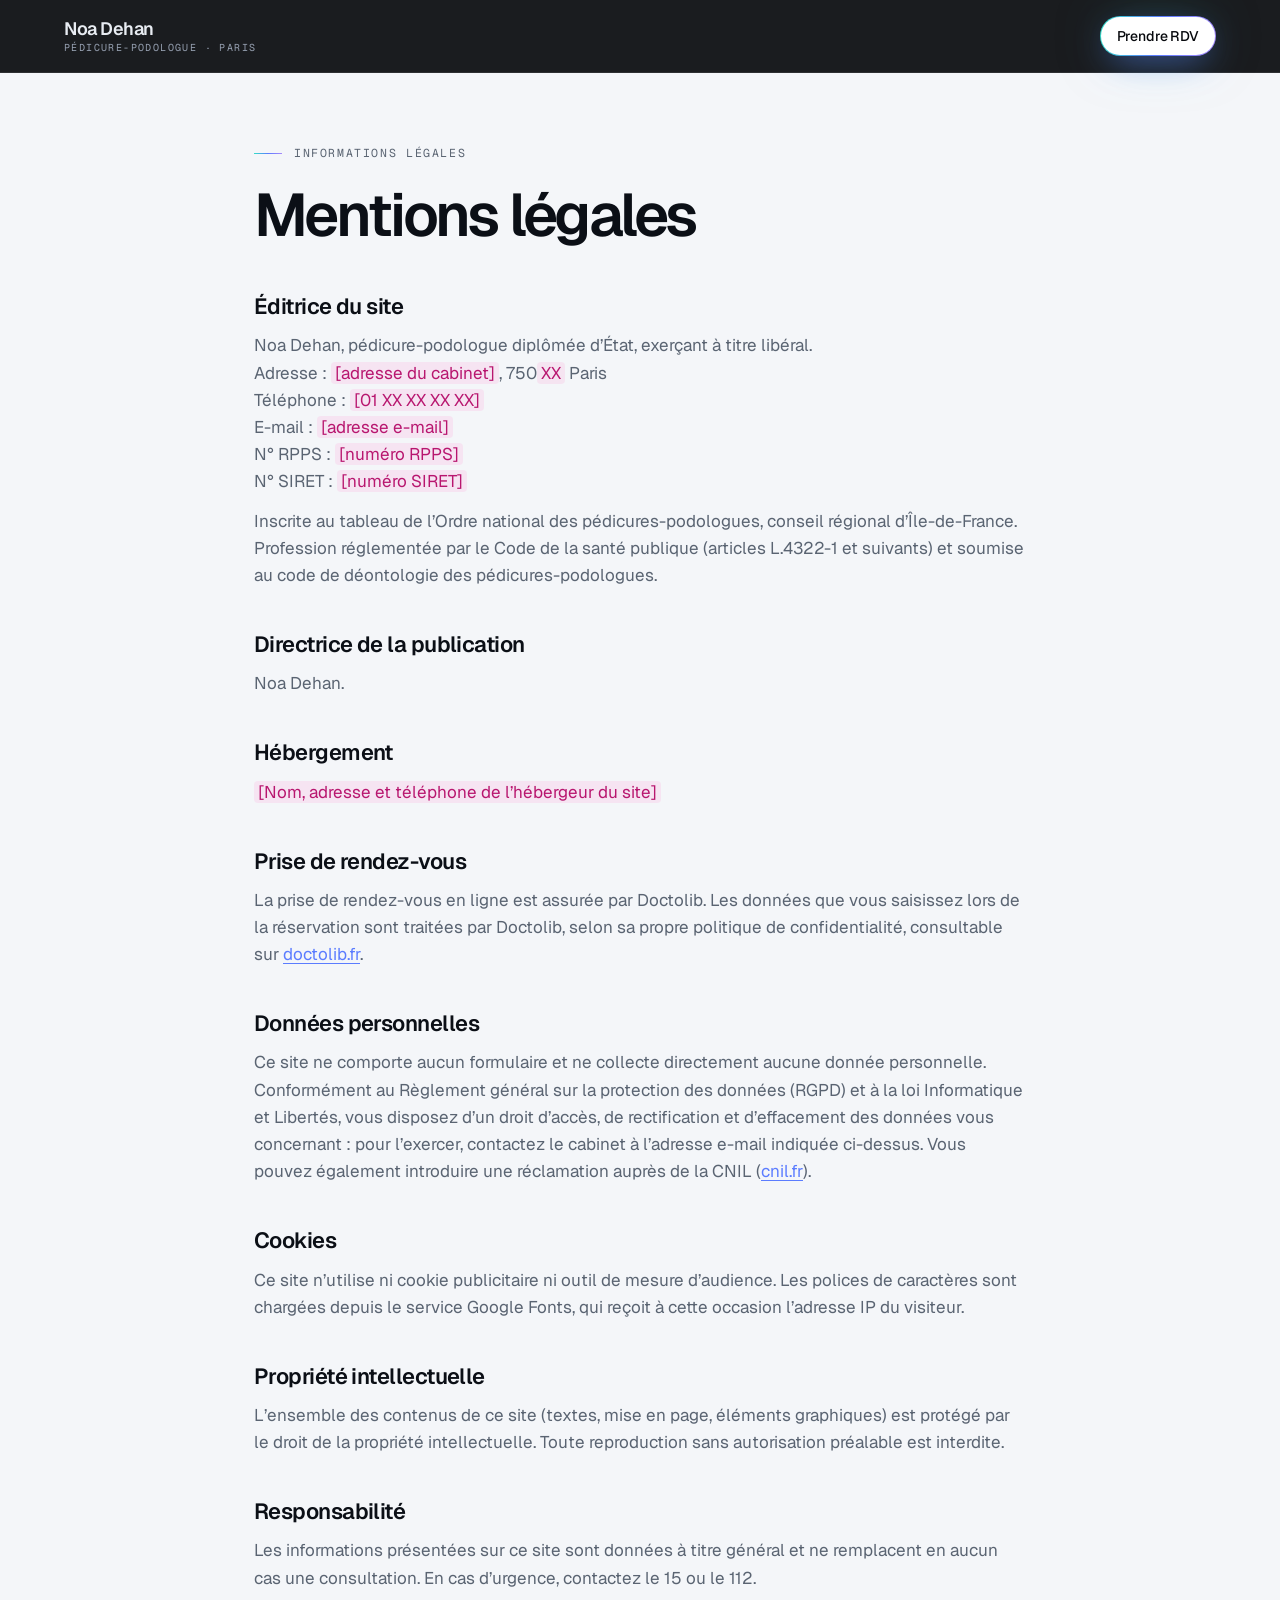
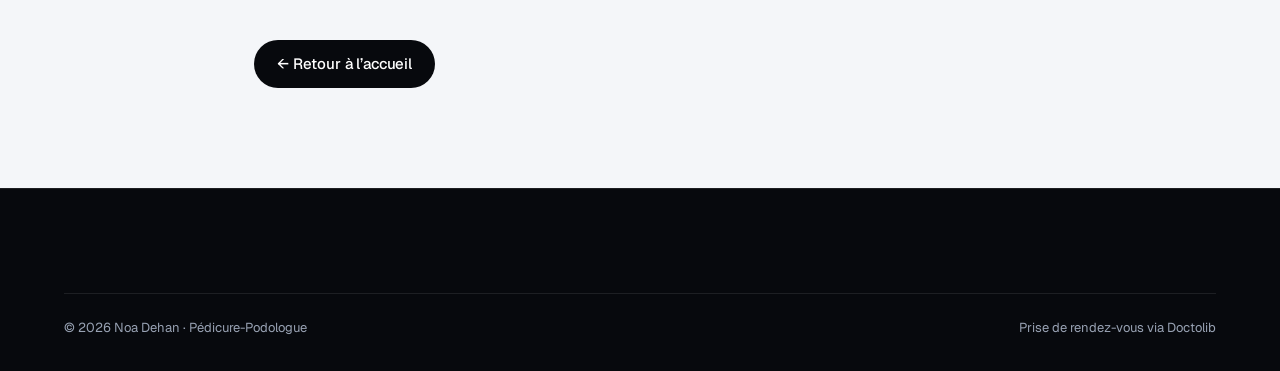
==== mentions-legales.html @ 724c50b6 "Site de Noa Dehan, pédicure-podologue à Paris Page d'accueil (soins, douleurs par zone, bilan, tarif" ====
<!doctype html>
<html lang="fr">
<head>
  <meta charset="utf-8">
  <meta name="viewport" content="width=device-width, initial-scale=1">
  <title>Mentions légales · Noa Dehan, Pédicure-Podologue à Paris</title>
  <meta name="robots" content="noindex">
  <meta name="theme-color" content="#07090D">
  <link rel="preconnect" href="https://fonts.googleapis.com">
  <link rel="preconnect" href="https://fonts.gstatic.com" crossorigin>
  <link href="https://fonts.googleapis.com/css2?family=Geist:wght@300..700&family=Geist+Mono:wght@400..600&display=swap" rel="stylesheet">
  <link rel="stylesheet" href="styles.css">
  <script>document.documentElement.classList.add("js")</script>
  <script src="script.js" defer></script>
</head>
<body class="page-legal">
  <a class="skip" href="#contenu">Aller au contenu</a>

  <header class="nav" id="nav">
    <div class="wrap nav__inner">
      <a href="index.html" class="wordmark" aria-label="Noa Dehan, retour à l’accueil">
        <span class="wordmark__name">Noa Dehan</span>
        <span class="wordmark__role">Pédicure-Podologue · Paris</span>
      </a>
      <a class="btn btn--glow btn--sm" data-doctolib href="https://www.doctolib.fr/">Prendre RDV</a>
    </div>
  </header>

  <main id="contenu" class="legal light">
    <div class="wrap">
      <p class="kicker">Informations légales</p>
      <h1>Mentions légales</h1>

      <!-- Toutes les informations entre crochets sont à compléter avant la mise en ligne -->
      <h2>Éditrice du site</h2>
      <p>
        Noa Dehan, pédicure-podologue diplômée d’État, exerçant à titre libéral.<br>
        Adresse&nbsp;: <span class="todo">[adresse du cabinet]</span>, 750<span class="todo">XX</span> Paris<br>
        Téléphone&nbsp;: <span class="todo">[01 XX XX XX XX]</span><br>
        E-mail&nbsp;: <span class="todo">[adresse e-mail]</span><br>
        N° RPPS&nbsp;: <span class="todo">[numéro RPPS]</span><br>
        N° SIRET&nbsp;: <span class="todo">[numéro SIRET]</span>
      </p>
      <p>
        Inscrite au tableau de l’Ordre national des pédicures-podologues, conseil régional d’Île-de-France.
        Profession réglementée par le Code de la santé publique (articles L.4322-1 et suivants) et soumise au code de déontologie des pédicures-podologues.
      </p>

      <h2>Directrice de la publication</h2>
      <p>Noa Dehan.</p>

      <h2>Hébergement</h2>
      <p><span class="todo">[Nom, adresse et téléphone de l’hébergeur du site]</span></p>

      <h2>Prise de rendez-vous</h2>
      <p>
        La prise de rendez-vous en ligne est assurée par Doctolib. Les données que vous saisissez lors de la réservation
        sont traitées par Doctolib, selon sa propre politique de confidentialité, consultable sur
        <a href="https://www.doctolib.fr/" target="_blank" rel="noopener">doctolib.fr</a>.
      </p>

      <h2>Données personnelles</h2>
      <p>
        Ce site ne comporte aucun formulaire et ne collecte directement aucune donnée personnelle.
        Conformément au Règlement général sur la protection des données (RGPD) et à la loi Informatique et Libertés,
        vous disposez d’un droit d’accès, de rectification et d’effacement des données vous concernant&nbsp;:
        pour l’exercer, contactez le cabinet à l’adresse e-mail indiquée ci-dessus. Vous pouvez également introduire une réclamation auprès de la CNIL
        (<a href="https://www.cnil.fr/" target="_blank" rel="noopener">cnil.fr</a>).
      </p>

      <h2>Cookies</h2>
      <p>
        Ce site n’utilise ni cookie publicitaire ni outil de mesure d’audience. Les polices de caractères sont chargées depuis
        le service Google Fonts, qui reçoit à cette occasion l’adresse IP du visiteur.
      </p>

      <h2>Propriété intellectuelle</h2>
      <p>
        L’ensemble des contenus de ce site (textes, mise en page, éléments graphiques) est protégé par le droit de la propriété intellectuelle.
        Toute reproduction sans autorisation préalable est interdite.
      </p>

      <h2>Responsabilité</h2>
      <p>
        Les informations présentées sur ce site sont données à titre général et ne remplacent en aucun cas une consultation.
        En cas d’urgence, contactez le 15 ou le 112.
      </p>

      <p style="margin-top:48px"><a class="btn btn--dark" href="index.html">← Retour à l’accueil</a></p>
    </div>
  </main>

  <footer class="footer">
    <div class="wrap">
      <div class="footer__bottom">
        <span>© <span data-year>2026</span> Noa Dehan · Pédicure-Podologue</span>
        <span>Prise de rendez-vous via Doctolib</span>
      </div>
    </div>
  </footer>
</body>
</html>
---- styles.css ----
/* Noa Dehan · Pédicure-Podologue — feuille de style */

:root {
  --ink: #07090d;
  --ink-2: #0c1017;
  --paper: #f4f6f9;
  --white: #ffffff;

  --text: #0b0f16;
  --muted: #5a6472;
  --text-dark: #e8ecf2;
  --muted-dark: #98a2b3;

  --line: rgba(11, 15, 22, 0.09);
  --line-dark: rgba(255, 255, 255, 0.09);

  --cyan: #34e0c8;
  --blue: #5b7cff;
  --violet: #a78bfa;
  --pink: #ff7ac6;
  --grad: linear-gradient(100deg, var(--cyan) 0%, var(--blue) 50%, var(--violet) 100%);

  --radius: 20px;
  --wrap: 1200px;
  --pad: 24px;
  --nav-h: 72px;

  --font: "Geist", system-ui, -apple-system, "Segoe UI", Roboto, sans-serif;
  --mono: "Geist Mono", ui-monospace, SFMono-Regular, Menlo, Consolas, monospace;
  --ease: cubic-bezier(0.2, 0.7, 0.1, 1);
}

@media (max-width: 600px) {
  :root { --pad: 16px; }
}

/* ---------- Base ---------- */

*, *::before, *::after { box-sizing: border-box; }

html { scroll-behavior: smooth; -webkit-text-size-adjust: 100%; }

body {
  margin: 0;
  font-family: var(--font);
  font-size: 17px;
  line-height: 1.6;
  color: var(--text);
  background: var(--paper);
  -webkit-font-smoothing: antialiased;
  text-rendering: optimizeLegibility;
  overflow-x: hidden;
}

img, svg, canvas { display: block; max-width: 100%; }
a { color: inherit; text-decoration: none; }
h1, h2, h3 { margin: 0; font-weight: 600; letter-spacing: -0.035em; line-height: 1.05; }
p { margin: 0; }
ul, ol { margin: 0; padding: 0; list-style: none; }
[id] { scroll-margin-top: calc(var(--nav-h) + 16px); }

:focus-visible { outline: 2px solid var(--blue); outline-offset: 3px; border-radius: 6px; }

.wrap { width: 100%; max-width: var(--wrap); margin: 0 auto; padding: 0 var(--pad); }

.mono { font-family: var(--mono); font-size: 11.5px; letter-spacing: 0.1em; text-transform: uppercase; }

.sr {
  position: absolute; width: 1px; height: 1px; padding: 0; margin: -1px;
  overflow: hidden; clip: rect(0 0 0 0); white-space: nowrap; border: 0;
}

.skip {
  position: absolute; left: -9999px; top: 8px; z-index: 100;
  padding: 10px 14px; border-radius: 8px; background: var(--white); color: var(--ink);
}
.skip:focus { left: 8px; }

/* Informations à compléter : visibles tant qu'elles ne sont pas remplies */
.todo { padding: 0 4px; border-radius: 4px; background: rgba(255, 122, 198, 0.14); color: #b8166f; }
.dark .todo, .footer .todo { color: #ff9bd2; }

.dark { background: var(--ink); color: var(--text-dark); }
.light { background: var(--paper); }
.white { background: var(--white); }

.grad {
  background: var(--grad);
  -webkit-background-clip: text;
  background-clip: text;
  color: transparent;
}

/* ---------- Boutons ---------- */

.btn {
  position: relative;
  display: inline-flex;
  align-items: center;
  gap: 10px;
  height: 48px;
  padding: 0 22px;
  border: 1px solid transparent;
  border-radius: 999px;
  font-size: 15px;
  font-weight: 500;
  letter-spacing: -0.01em;
  white-space: nowrap;
  cursor: pointer;
  transition: transform 0.3s var(--ease), box-shadow 0.3s var(--ease), background 0.3s, border-color 0.3s, color 0.3s;
}
.btn svg { width: 16px; height: 16px; flex: none; transition: transform 0.3s var(--ease); }
.btn:hover svg { transform: translateX(3px); }
.btn:active { transform: scale(0.98); }

.btn--sm { height: 40px; padding: 0 16px; font-size: 14px; }
.btn--lg { height: 56px; padding: 0 26px; font-size: 16px; }

.btn--glow {
  color: var(--ink);
  background: linear-gradient(var(--white), var(--white)) padding-box, var(--grad) border-box;
  box-shadow: 0 10px 34px -10px rgba(91, 124, 255, 0.7), 0 0 60px -14px rgba(52, 224, 200, 0.55);
}
.btn--glow:hover {
  transform: translateY(-2px);
  box-shadow: 0 16px 44px -10px rgba(91, 124, 255, 0.85), 0 0 80px -10px rgba(52, 224, 200, 0.65);
}

.btn__sub {
  padding: 3px 8px;
  border-radius: 999px;
  background: rgba(7, 9, 13, 0.06);
  font-family: var(--mono);
  font-size: 10.5px;
  letter-spacing: 0.08em;
  text-transform: uppercase;
  color: var(--muted);
}

.btn--ghost { color: var(--text-dark); background: rgba(255, 255, 255, 0.03); border-color: var(--line-dark); }
.btn--ghost:hover { background: rgba(255, 255, 255, 0.08); border-color: rgba(255, 255, 255, 0.18); }

.btn--dark { color: var(--white); background: var(--ink); }
.btn--dark:hover { transform: translateY(-2px); box-shadow: 0 14px 34px -14px rgba(7, 9, 13, 0.6), 0 0 0 1px rgba(91, 124, 255, 0.4); }

.btn--line { color: var(--text); background: transparent; border-color: var(--line); }
.btn--line:hover { border-color: rgba(11, 15, 22, 0.3); }

/* ---------- Navigation ---------- */

.nav {
  position: fixed;
  inset: 0 0 auto;
  z-index: 50;
  color: var(--text-dark);
  border-bottom: 1px solid transparent;
  transition: background 0.3s, border-color 0.3s;
}
.nav.is-scrolled, .nav.is-open {
  background: rgba(7, 9, 13, 0.74);
  -webkit-backdrop-filter: saturate(160%) blur(18px);
  backdrop-filter: saturate(160%) blur(18px);
  border-bottom-color: var(--line-dark);
}

.nav__inner { display: flex; align-items: center; gap: 32px; height: var(--nav-h); }

.wordmark { display: flex; flex-direction: column; margin-right: auto; line-height: 1.1; }
.wordmark__name { font-size: 18px; font-weight: 600; letter-spacing: -0.025em; }
.wordmark__role {
  margin-top: 4px;
  font-family: var(--mono);
  font-size: 10px;
  letter-spacing: 0.14em;
  text-transform: uppercase;
  color: var(--muted-dark);
}

.nav__links { display: flex; gap: 28px; font-size: 14.5px; color: var(--muted-dark); }
.nav__links a { position: relative; transition: color 0.2s; }
.nav__links a::after {
  content: "";
  position: absolute; left: 0; right: 0; bottom: -6px; height: 1px;
  background: var(--grad);
  transform: scaleX(0); transform-origin: left;
  transition: transform 0.35s var(--ease);
}
.nav__links a:hover { color: var(--white); }
.nav__links a:hover::after { transform: scaleX(1); }

.nav__burger {
  display: none;
  flex-direction: column;
  justify-content: center;
  gap: 6px;
  width: 42px; height: 42px;
  padding: 0 11px;
  border: 1px solid var(--line-dark);
  border-radius: 12px;
  background: rgba(255, 255, 255, 0.04);
  cursor: pointer;
}
.nav__burger span { display: block; height: 1.5px; background: var(--text-dark); border-radius: 2px; transition: transform 0.3s var(--ease); }
.nav__burger[aria-expanded="true"] span:first-child { transform: translateY(3.75px) rotate(45deg); }
.nav__burger[aria-expanded="true"] span:last-child { transform: translateY(-3.75px) rotate(-45deg); }

.nav__mobile { border-top: 1px solid var(--line-dark); }
.nav__mobile nav { display: flex; flex-direction: column; padding-top: 8px; padding-bottom: 24px; }
.nav__mobile a:not(.btn) { padding: 14px 0; border-bottom: 1px solid var(--line-dark); font-size: 18px; }
.nav__mobile .btn { justify-content: center; margin-top: 20px; }

@media (max-width: 960px) {
  .nav__links { display: none; }
  .nav__burger { display: flex; }
  .nav__inner { gap: 12px; }
}
@media (min-width: 961px) {
  .nav__mobile { display: none !important; }
}
@media (max-width: 700px) {
  .nav__cta { display: none; }
}

/* ---------- Apparition au défilement ---------- */

.js .reveal {
  opacity: 0;
  transform: translateY(24px);
  transition: opacity 0.9s var(--ease), transform 0.9s var(--ease);
  transition-delay: var(--d, 0s);
}
.js .reveal.is-in { opacity: 1; transform: none; }
/* Une fois apparus, les éléments retrouvent leurs transitions de survol sans délai */
.js .reveal.is-done { transition-delay: 0s; }
.js .card.is-done { transition: transform 0.5s var(--ease), box-shadow 0.5s var(--ease), border-color 0.5s; }

/* ---------- Hero ---------- */

.hero {
  position: relative;
  display: flex;
  align-items: center;
  min-height: 100vh;
  min-height: 100svh;
  padding: calc(var(--nav-h) + 64px) 0 80px;
  overflow: hidden;
}

.hero__bg { position: absolute; inset: 0; pointer-events: none; overflow: hidden; }

.aurora {
  position: absolute;
  inset: -20% -10%;
  background:
    radial-gradient(38% 34% at 74% 38%, rgba(91, 124, 255, 0.30), transparent 70%),
    radial-gradient(28% 30% at 62% 72%, rgba(52, 224, 200, 0.16), transparent 70%),
    radial-gradient(32% 28% at 14% 18%, rgba(167, 139, 250, 0.14), transparent 70%);
  filter: blur(24px);
  animation: drift 18s ease-in-out infinite alternate;
}
.aurora--center {
  background:
    radial-gradient(40% 50% at 50% 60%, rgba(91, 124, 255, 0.28), transparent 70%),
    radial-gradient(30% 40% at 30% 40%, rgba(52, 224, 200, 0.14), transparent 70%),
    radial-gradient(30% 40% at 72% 36%, rgba(167, 139, 250, 0.16), transparent 70%);
}
@keyframes drift { to { transform: translate3d(-3%, 2%, 0) scale(1.06); } }

.gridlines {
  position: absolute;
  inset: 0;
  background-image:
    linear-gradient(var(--line-dark) 1px, transparent 1px),
    linear-gradient(90deg, var(--line-dark) 1px, transparent 1px);
  background-size: 64px 64px;
  -webkit-mask-image: radial-gradient(70% 60% at 50% 42%, #000 25%, transparent 80%);
  mask-image: radial-gradient(70% 60% at 50% 42%, #000 25%, transparent 80%);
  opacity: 0.55;
}

.hero__inner {
  position: relative;
  display: grid;
  grid-template-columns: 1.05fr 0.95fr;
  gap: 64px;
  align-items: center;
}

.eyebrow {
  display: inline-flex;
  align-items: center;
  gap: 10px;
  padding: 7px 14px 7px 12px;
  border: 1px solid var(--line-dark);
  border-radius: 999px;
  background: rgba(255, 255, 255, 0.03);
  font-family: var(--mono);
  font-size: 11.5px;
  letter-spacing: 0.12em;
  text-transform: uppercase;
  color: var(--muted-dark);
}
.pulse {
  width: 7px; height: 7px; border-radius: 50%;
  background: var(--cyan);
  animation: pulse 2.4s infinite;
}
@keyframes pulse {
  0% { box-shadow: 0 0 0 0 rgba(52, 224, 200, 0.6); }
  70%, 100% { box-shadow: 0 0 0 9px rgba(52, 224, 200, 0); }
}

.hero h1 {
  margin: 26px 0 24px;
  font-size: clamp(44px, 6.2vw, 84px);
  letter-spacing: -0.048em;
  line-height: 0.98;
}

.lead { max-width: 34em; font-size: clamp(16.5px, 1.4vw, 18.5px); color: var(--muted-dark); }

.hero__ctas { display: flex; flex-wrap: wrap; gap: 12px; margin-top: 36px; }
.hero__ctas .btn--glow .btn__sub { color: var(--muted); }

.hero__chips { display: flex; flex-wrap: wrap; gap: 10px 22px; margin-top: 36px; font-size: 14px; color: var(--muted-dark); }
.hero__chips li { display: flex; align-items: center; gap: 9px; }
.hero__chips li::before {
  content: "";
  width: 16px; height: 16px; border-radius: 50%;
  background:
    url("data:image/svg+xml,%3Csvg xmlns='http://www.w3.org/2000/svg' viewBox='0 0 16 16'%3E%3Cpath d='M4.5 8.2l2.2 2.2 4.8-4.8' fill='none' stroke='%2307090D' stroke-width='1.8' stroke-linecap='round' stroke-linejoin='round'/%3E%3C/svg%3E") center / 12px no-repeat,
    var(--grad);
}

@media (max-width: 960px) {
  .hero { min-height: 0; padding: calc(var(--nav-h) + 48px) 0 64px; }
  .hero__inner { grid-template-columns: 1fr; gap: 56px; }
}
@media (max-width: 480px) {
  .hero__ctas .btn { width: 100%; justify-content: center; }
}

/* ---------- Scan plantaire ---------- */

.scan {
  position: relative;
  margin: 0;
  padding: 16px;
  border: 1px solid var(--line-dark);
  border-radius: 28px;
  background: linear-gradient(180deg, rgba(255, 255, 255, 0.06), rgba(255, 255, 255, 0.015));
  box-shadow: 0 50px 120px -50px rgba(91, 124, 255, 0.6), inset 0 1px 0 rgba(255, 255, 255, 0.07);
  -webkit-backdrop-filter: blur(10px);
  backdrop-filter: blur(10px);
}

.scan__head { display: flex; justify-content: space-between; align-items: center; padding: 4px 6px 14px; color: var(--muted-dark); }
.scan__status { display: inline-flex; align-items: center; gap: 8px; color: var(--cyan); }
.scan__status i { width: 6px; height: 6px; border-radius: 50%; background: currentColor; animation: blink 1.6s steps(2, start) infinite; }
@keyframes blink { to { opacity: 0.25; } }

.scan__stage {
  position: relative;
  aspect-ratio: 1 / 1;
  overflow: hidden;
  border: 1px solid var(--line-dark);
  border-radius: 18px;
  background: radial-gradient(60% 60% at 50% 50%, rgba(91, 124, 255, 0.12), transparent 70%), var(--ink-2);
}
.scan__stage canvas {
  position: absolute; inset: 0; width: 100%; height: 100%;
  filter: drop-shadow(0 0 10px rgba(91, 124, 255, 0.35));
}

.scan__corners {
  --c: rgba(255, 255, 255, 0.35);
  position: absolute; inset: 14px; z-index: 1; pointer-events: none;
  background:
    linear-gradient(var(--c) 0 0) top left / 18px 1px,
    linear-gradient(var(--c) 0 0) top left / 1px 18px,
    linear-gradient(var(--c) 0 0) top right / 18px 1px,
    linear-gradient(var(--c) 0 0) top right / 1px 18px,
    linear-gradient(var(--c) 0 0) bottom left / 18px 1px,
    linear-gradient(var(--c) 0 0) bottom left / 1px 18px,
    linear-gradient(var(--c) 0 0) bottom right / 18px 1px,
    linear-gradient(var(--c) 0 0) bottom right / 1px 18px;
  background-repeat: no-repeat;
}

.scan__foot { position: absolute; bottom: 18px; z-index: 1; color: var(--muted-dark); }
.scan__foot--l { left: 26px; }
.scan__foot--r { right: 26px; }

.scan__metrics { display: grid; grid-template-columns: 1fr 1fr 1.4fr; gap: 8px; margin-top: 12px; }
.scan__metrics div {
  display: flex; flex-direction: column; gap: 6px;
  padding: 12px 14px;
  border: 1px solid var(--line-dark);
  border-radius: 14px;
  background: rgba(255, 255, 255, 0.025);
}
.scan__metrics .mono { font-size: 10px; color: var(--muted-dark); }
.scan__metrics strong { font-size: 22px; font-weight: 500; letter-spacing: -0.02em; font-variant-numeric: tabular-nums; color: var(--white); }

.scan__scale { display: flex; align-items: center; gap: 12px; padding: 14px 6px 4px; color: var(--muted-dark); }
.scan__scale .mono { font-size: 10px; }
.scan__bar {
  flex: 1; height: 4px; border-radius: 4px;
  background: linear-gradient(90deg, #1e466e, var(--cyan) 25%, var(--blue) 55%, var(--violet) 80%, var(--pink));
}

.scan figcaption { padding: 8px 6px 2px; font-size: 10px; color: rgba(152, 162, 179, 0.6); }

@media (max-width: 480px) {
  .scan { padding: 12px; border-radius: 22px; }
  .scan__metrics { grid-template-columns: 1fr 1fr; }
  .scan__metrics div:last-child { grid-column: 1 / -1; }
}

/* ---------- Bandeau défilant ---------- */

.ticker {
  overflow: hidden;
  padding: 18px 0;
  border-top: 1px solid var(--line-dark);
  border-bottom: 1px solid var(--line-dark);
  background: var(--ink);
  color: var(--muted-dark);
}
.ticker__track { display: flex; width: max-content; animation: marquee 60s linear infinite; }
.ticker:hover .ticker__track { animation-play-state: paused; }
.ticker ul { display: flex; flex-shrink: 0; }
.ticker li { display: flex; align-items: center; gap: 22px; padding-right: 22px; font-size: 15px; white-space: nowrap; }
.ticker li::before { content: ""; width: 5px; height: 5px; border-radius: 50%; background: var(--grad); }
@keyframes marquee { to { transform: translateX(-50%); } }

/* ---------- Sections ---------- */

.section { position: relative; padding: clamp(84px, 11vw, 140px) 0; }

.section__head {
  display: grid;
  grid-template-columns: 1.1fr 0.9fr;
  gap: 22px 64px;
  align-items: end;
  margin-bottom: clamp(40px, 5vw, 64px);
}
.section__head .kicker { grid-column: 1 / -1; }
.section__head h2, .faq__head h2 { font-size: clamp(34px, 4.6vw, 60px); letter-spacing: -0.045em; }

.section__lead { max-width: 32em; font-size: 17.5px; color: var(--muted); }
.dark .section__lead { color: var(--muted-dark); }

@media (max-width: 860px) {
  .section__head { grid-template-columns: 1fr; }
}

.kicker {
  display: flex;
  align-items: center;
  gap: 12px;
  font-family: var(--mono);
  font-size: 11.5px;
  letter-spacing: 0.14em;
  text-transform: uppercase;
  color: var(--muted);
}
.kicker::before { content: ""; width: 28px; height: 1px; background: var(--grad); }
.dark .kicker { color: var(--muted-dark); }
.kicker--center { justify-content: center; }

/* ---------- Cartes des soins ---------- */

.cards { display: grid; grid-template-columns: repeat(3, 1fr); gap: 16px; }

.card {
  --mx: 50%;
  --my: 50%;
  position: relative;
  display: flex;
  flex-direction: column;
  gap: 14px;
  min-height: 320px;
  padding: 28px;
  overflow: hidden;
  border: 1px solid var(--line);
  border-radius: var(--radius);
  background: var(--white);
  transition: transform 0.5s var(--ease), box-shadow 0.5s var(--ease), border-color 0.5s, opacity 0.9s var(--ease);
}
.card::before {
  content: "";
  position: absolute; inset: 0;
  background: radial-gradient(420px circle at var(--mx) var(--my), rgba(91, 124, 255, 0.11), transparent 45%);
  opacity: 0;
  transition: opacity 0.4s;
  pointer-events: none;
}
.card:hover { transform: translateY(-4px); border-color: rgba(91, 124, 255, 0.28); box-shadow: 0 30px 60px -34px rgba(11, 15, 22, 0.3); }
.card:hover::before { opacity: 1; }
.js .card.reveal.is-in:hover { transform: translateY(-4px); }

.card__top { display: flex; justify-content: space-between; align-items: center; }
.card__idx { font-family: var(--mono); font-size: 12px; letter-spacing: 0.1em; color: var(--muted); }
.card__bar { width: 36px; height: 2px; border-radius: 2px; background: var(--grad); transition: width 0.5s var(--ease); }
.card:hover .card__bar { width: 72px; }

.card h3 { margin-top: 22px; font-size: 23px; letter-spacing: -0.03em; line-height: 1.15; }
.card p { font-size: 15.5px; color: var(--muted); }

.tags { display: flex; flex-wrap: wrap; gap: 6px; margin-top: auto; padding-top: 8px; }
.tags li { padding: 5px 11px; border: 1px solid var(--line); border-radius: 999px; background: var(--paper); font-size: 12.5px; color: #2a313c; }

@media (max-width: 1000px) { .cards { grid-template-columns: repeat(2, 1fr); } }
@media (max-width: 640px) {
  .cards { grid-template-columns: 1fr; }
  .card { min-height: 0; padding: 24px; }
}

/* ---------- Sélecteur « Vous avez mal où ? » ---------- */

.finder { display: grid; grid-template-columns: 300px 1fr; gap: 16px; align-items: start; }

.finder__tabs { display: flex; flex-direction: column; gap: 6px; }

.finder__tab {
  position: relative;
  display: flex;
  align-items: center;
  gap: 14px;
  width: 100%;
  padding: 16px 18px;
  border: 1px solid transparent;
  border-radius: 14px;
  background: none;
  font: inherit;
  font-size: 16px;
  text-align: left;
  color: var(--muted-dark);
  cursor: pointer;
  transition: background 0.3s, border-color 0.3s, color 0.3s;
}
.finder__tab:hover { color: var(--white); background: rgba(255, 255, 255, 0.03); }
.finder__tab[aria-selected="true"] { color: var(--white); background: rgba(255, 255, 255, 0.05); border-color: var(--line-dark); }
.finder__tab[aria-selected="true"]::before {
  content: "";
  position: absolute; left: -1px; top: 14px; bottom: 14px; width: 2px;
  border-radius: 2px;
  background: var(--grad);
}
.finder__idx { font-family: var(--mono); font-size: 11.5px; letter-spacing: 0.08em; color: var(--muted-dark); }
.finder__tab[aria-selected="true"] .finder__idx { color: var(--cyan); }

.finder__panels { display: grid; gap: 16px; }

.finder__panel {
  display: grid;
  grid-template-columns: 1fr 1fr;
  gap: 28px 40px;
  padding: 36px;
  border: 1px solid var(--line-dark);
  border-radius: 24px;
  background: linear-gradient(160deg, rgba(91, 124, 255, 0.12), rgba(52, 224, 200, 0.04) 50%, rgba(255, 255, 255, 0.02));
}
.js .finder__panel:not(.is-active) { display: none; }
.js .finder__panel.is-active { animation: panel-in 0.6s var(--ease); }
@keyframes panel-in { from { opacity: 0; transform: translateY(10px); } }

.finder__panel h3 { grid-column: 1 / -1; font-size: clamp(26px, 3vw, 34px); }

.finder__label {
  margin-bottom: 10px;
  font-family: var(--mono);
  font-size: 11px;
  letter-spacing: 0.12em;
  text-transform: uppercase;
  color: var(--muted-dark);
}

.finder__list li { display: flex; align-items: center; gap: 12px; padding: 12px 0; border-bottom: 1px solid var(--line-dark); font-size: 16.5px; }
.finder__list li::before { content: ""; flex: none; width: 6px; height: 6px; border-radius: 50%; background: var(--grad); }

.finder__care { display: grid; gap: 8px; }
.finder__care a {
  display: flex;
  justify-content: space-between;
  align-items: center;
  gap: 12px;
  padding: 14px 16px;
  border: 1px solid var(--line-dark);
  border-radius: 12px;
  background: rgba(255, 255, 255, 0.04);
  transition: background 0.3s, border-color 0.3s, transform 0.3s var(--ease);
}
.finder__care a:hover { background: rgba(255, 255, 255, 0.08); border-color: rgba(91, 124, 255, 0.5); transform: translateX(4px); }
.finder__care span { font-family: var(--mono); font-size: 11px; color: var(--muted-dark); }

.finder__note { font-size: 13px; color: var(--muted-dark); }

@media (max-width: 900px) {
  .finder { grid-template-columns: 1fr; }
  .finder__tabs {
    flex-direction: row;
    overflow-x: auto;
    margin: 0 calc(var(--pad) * -1);
    padding: 0 var(--pad) 4px;
    scrollbar-width: none;
  }
  .finder__tabs::-webkit-scrollbar { display: none; }
  .finder__tab { flex: none; width: auto; padding: 12px 16px; font-size: 15px; white-space: nowrap; }
  .finder__tab[aria-selected="true"]::before { left: 14px; right: 14px; top: auto; bottom: -1px; width: auto; height: 2px; }
  .finder__panel { grid-template-columns: 1fr; padding: 24px; }
}

/* ---------- Étapes du bilan ---------- */

.steps { display: grid; grid-template-columns: repeat(5, 1fr); gap: 20px; }

.step { position: relative; padding-top: 28px; border-top: 1px solid var(--line); }
.step::before {
  content: "";
  position: absolute; left: 0; top: -1px;
  width: 100%; height: 2px;
  background: var(--grad);
  transform-origin: left;
  transition: transform 1.2s var(--ease);
  transition-delay: calc(var(--d, 0s) + 0.2s);
}
.js .step:not(.is-in)::before { transform: scaleX(0); }

.step__n {
  display: inline-grid;
  place-items: center;
  width: 38px; height: 38px;
  border: 1px solid var(--line);
  border-radius: 11px;
  background: var(--white);
  font-family: var(--mono);
  font-size: 12px;
  color: var(--blue);
}
.step h3 { margin: 20px 0 8px; font-size: 20px; letter-spacing: -0.025em; }
.step p { font-size: 15px; color: var(--muted); }

.prep {
  display: flex;
  flex-wrap: wrap;
  align-items: center;
  gap: 14px 28px;
  margin-top: 56px;
  padding: 22px 26px;
  border: 1px solid var(--line);
  border-radius: 18px;
  background: var(--white);
}
.prep__label { font-family: var(--mono); font-size: 11.5px; letter-spacing: 0.12em; text-transform: uppercase; color: var(--blue); }
.prep ul { display: flex; flex-wrap: wrap; gap: 10px 24px; }
.prep li { display: flex; align-items: center; gap: 8px; font-size: 15px; }
.prep li::before { content: ""; width: 6px; height: 6px; border-radius: 50%; background: var(--grad); }

@media (max-width: 1000px) { .steps { grid-template-columns: repeat(2, 1fr); gap: 32px 20px; } }
@media (max-width: 600px) {
  .steps { grid-template-columns: 1fr; }
  .prep { padding: 20px; }
}

/* ---------- Tarifs ---------- */

.pricing { display: grid; grid-template-columns: 1.4fr 1fr; gap: 24px 48px; align-items: start; }

.price-list { border-top: 1px solid var(--line-dark); }
.price {
  display: flex;
  justify-content: space-between;
  align-items: center;
  gap: 24px;
  padding: 22px 4px;
  border-bottom: 1px solid var(--line-dark);
  transition: padding 0.4s var(--ease), background 0.4s;
}
.price:hover { padding-left: 14px; padding-right: 14px; background: rgba(255, 255, 255, 0.025); }
.price h3 { font-size: 19px; font-weight: 500; letter-spacing: -0.02em; }
.price p { margin-top: 4px; font-size: 14.5px; color: var(--muted-dark); }
.price__v { font-family: var(--mono); font-size: 16px; white-space: nowrap; color: var(--white); }
.price__v small { margin-right: 6px; font-size: 10.5px; letter-spacing: 0.1em; text-transform: uppercase; color: var(--muted-dark); }
.price__v--care { font-size: 13px; letter-spacing: 0.04em; color: var(--cyan); }

.refund { position: sticky; top: calc(var(--nav-h) + 24px); display: grid; gap: 12px; }
.refund__item { padding: 22px 24px; border: 1px solid var(--line-dark); border-radius: 18px; background: rgba(255, 255, 255, 0.03); }
.refund__item h3 { display: flex; align-items: center; gap: 10px; margin-bottom: 8px; font-size: 16.5px; font-weight: 500; letter-spacing: -0.015em; }
.refund__item p { font-size: 14.5px; color: var(--muted-dark); }
.dot { width: 8px; height: 8px; border-radius: 50%; background: var(--grad); box-shadow: 0 0 12px rgba(52, 224, 200, 0.6); }

@media (max-width: 900px) {
  .pricing { grid-template-columns: 1fr; }
  .refund { position: static; }
}
@media (max-width: 480px) {
  .price { align-items: flex-start; flex-direction: column; gap: 8px; }
}

/* ---------- Cabinet ---------- */

.place { display: grid; grid-template-columns: 1.1fr 0.9fr; gap: 16px; }

.place__info {
  display: flex;
  flex-direction: column;
  gap: 32px;
  padding: 36px;
  border: 1px solid var(--line);
  border-radius: 24px;
  background: var(--white);
}

.info { display: grid; grid-template-columns: 1fr 1fr; gap: 26px 32px; margin: 0; }
.info dt { margin-bottom: 6px; font-family: var(--mono); font-size: 11px; letter-spacing: 0.12em; text-transform: uppercase; color: var(--muted); }
.info dd { margin: 0; font-size: 16px; line-height: 1.5; }

.place__actions { display: flex; flex-wrap: wrap; gap: 10px; margin-top: auto; }

.place__map {
  position: relative;
  min-height: 400px;
  overflow: hidden;
  border-radius: 24px;
  background: radial-gradient(50% 50% at 50% 50%, rgba(91, 124, 255, 0.16), transparent 70%), var(--ink);
  color: var(--muted-dark);
}
.place__map .gridlines { background-size: 40px 40px; -webkit-mask-image: radial-gradient(60% 60% at 50% 50%, #000 30%, transparent 85%); mask-image: radial-gradient(60% 60% at 50% 50%, #000 30%, transparent 85%); }

.ring {
  position: absolute; left: 50%; top: 50%;
  width: var(--s); height: var(--s);
  border: 1px solid rgba(255, 255, 255, 0.09);
  border-radius: 50%;
  transform: translate(-50%, -50%);
}
.sweep {
  position: absolute; left: 50%; top: 50%;
  width: 480px; height: 480px; margin: -240px 0 0 -240px;
  border-radius: 50%;
  background: conic-gradient(from 0deg, rgba(52, 224, 200, 0.22), transparent 22%);
  animation: spin 7s linear infinite;
}
@keyframes spin { to { transform: rotate(360deg); } }
.pin {
  position: absolute; left: 50%; top: 50%;
  width: 12px; height: 12px; margin: -6px 0 0 -6px;
  border-radius: 50%;
  background: var(--cyan);
  box-shadow: 0 0 0 6px rgba(52, 224, 200, 0.16), 0 0 34px var(--cyan);
  animation: pulse 2.4s infinite;
}
.map__label { position: absolute; font-family: var(--mono); font-size: 11px; letter-spacing: 0.12em; text-transform: uppercase; }
.map__label--tl { top: 22px; left: 24px; color: var(--text-dark); }
.map__label--bl { bottom: 22px; left: 24px; }
.map__label--br { bottom: 22px; right: 24px; color: var(--cyan); }

@media (max-width: 900px) {
  .place { grid-template-columns: 1fr; }
  .place__map { min-height: 300px; }
}
@media (max-width: 540px) {
  .place__info { padding: 24px; }
  .info { grid-template-columns: 1fr; }
  .map__label--br { display: none; }
}

/* ---------- FAQ ---------- */

.faq-layout { display: grid; grid-template-columns: 0.8fr 1.2fr; gap: 40px 80px; align-items: start; }
.faq__head { position: sticky; top: calc(var(--nav-h) + 32px); display: grid; gap: 22px; }

.faq details { border-bottom: 1px solid var(--line); }
.faq details:first-child { border-top: 1px solid var(--line); }
.faq summary {
  display: flex;
  justify-content: space-between;
  align-items: center;
  gap: 24px;
  padding: 24px 0;
  font-size: 18.5px;
  font-weight: 500;
  letter-spacing: -0.015em;
  list-style: none;
  cursor: pointer;
}
.faq summary::-webkit-details-marker { display: none; }
.faq summary::after {
  content: "";
  flex: none;
  width: 30px; height: 30px;
  border: 1px solid var(--line);
  border-radius: 50%;
  background:
    linear-gradient(var(--text), var(--text)) center / 10px 1.5px no-repeat,
    linear-gradient(var(--text), var(--text)) center / 1.5px 10px no-repeat;
  transition: transform 0.4s var(--ease), background-color 0.3s;
}
.faq summary:hover::after { background-color: var(--paper); }
.faq details[open] summary::after { transform: rotate(45deg); }
.faq details p { padding: 0 56px 26px 0; color: var(--muted); }
.faq details[open] p { animation: panel-in 0.5s var(--ease); }

@media (max-width: 900px) {
  .faq-layout { grid-template-columns: 1fr; }
  .faq__head { position: static; }
  .faq details p { padding-right: 0; }
}

/* ---------- Appel à l'action final ---------- */

.cta { position: relative; overflow: hidden; padding: clamp(96px, 13vw, 170px) 0; text-align: center; }
.cta__inner { position: relative; }
.cta h2 { margin-top: 24px; font-size: clamp(42px, 6.4vw, 86px); letter-spacing: -0.05em; line-height: 0.98; }
.cta p { max-width: 32em; margin: 22px auto 38px; color: var(--muted-dark); }

/* ---------- Pied de page ---------- */

.footer {
  overflow: hidden;
  padding: 72px 0 32px;
  border-top: 1px solid var(--line-dark);
  background: var(--ink);
  font-size: 14.5px;
  color: var(--muted-dark);
}
.footer__grid { display: grid; grid-template-columns: 1.4fr 1fr 1fr; gap: 32px; }
.footer__grid > div { display: grid; gap: 10px; align-content: start; }
.footer__name { font-size: 20px; font-weight: 600; letter-spacing: -0.025em; color: var(--text-dark); }
.footer__small { font-size: 13px; }
.footer__title { font-family: var(--mono); font-size: 11px; letter-spacing: 0.12em; text-transform: uppercase; color: var(--text-dark); }
.footer__links { display: grid; gap: 8px; }
.footer__links a { transition: color 0.2s; }
.footer__links a:hover { color: var(--white); }

.footer__giant {
  margin-top: 64px;
  font-size: clamp(64px, 16vw, 230px);
  font-weight: 600;
  letter-spacing: -0.06em;
  line-height: 0.82;
  white-space: nowrap;
  color: transparent;
  -webkit-text-stroke: 1px rgba(255, 255, 255, 0.13);
  user-select: none;
}

.footer__bottom {
  display: flex;
  flex-wrap: wrap;
  justify-content: space-between;
  gap: 12px;
  margin-top: 32px;
  padding-top: 24px;
  border-top: 1px solid var(--line-dark);
  font-size: 13px;
}

@media (max-width: 760px) {
  .footer__grid { grid-template-columns: 1fr; }
}

/* ---------- Barre de réservation mobile ---------- */

.mbar {
  position: fixed;
  left: 12px; right: 12px;
  bottom: max(12px, env(safe-area-inset-bottom));
  z-index: 40;
  display: none;
  transform: translateY(160%);
  transition: transform 0.5s var(--ease);
}
.mbar .btn { width: 100%; height: 54px; justify-content: center; }
.mbar.is-visible { transform: none; }

@media (max-width: 700px) {
  .mbar { display: block; }
  .footer { padding-bottom: 100px; }
}

/* ---------- Mentions légales ---------- */

.legal { padding: calc(var(--nav-h) + 72px) 0 100px; }
.legal .wrap { max-width: 820px; }
.legal h1 { margin: 22px 0 48px; font-size: clamp(38px, 5vw, 60px); letter-spacing: -0.045em; }
.legal h2 { margin: 44px 0 14px; font-size: 22px; letter-spacing: -0.025em; }
.legal p, .legal li { color: var(--muted); }
.legal p + p { margin-top: 12px; }
.legal ul { display: grid; gap: 6px; margin-top: 12px; }
.legal li { padding-left: 18px; position: relative; }
.legal li::before { content: ""; position: absolute; left: 0; top: 0.7em; width: 6px; height: 6px; border-radius: 50%; background: var(--grad); }
.legal a:not(.btn) { color: var(--blue); text-decoration: underline; text-underline-offset: 3px; }
.page-legal .nav { background: rgba(7, 9, 13, 0.92); border-bottom-color: var(--line-dark); }

/* ---------- Mouvements réduits ---------- */

@media (prefers-reduced-motion: reduce) {
  html { scroll-behavior: auto; }
  *, *::before, *::after { animation-duration: 0.001ms !important; animation-iteration-count: 1 !important; transition-duration: 0.001ms !important; }
  .js .reveal { opacity: 1; transform: none; }
  .ticker__track { animation: none; }
}
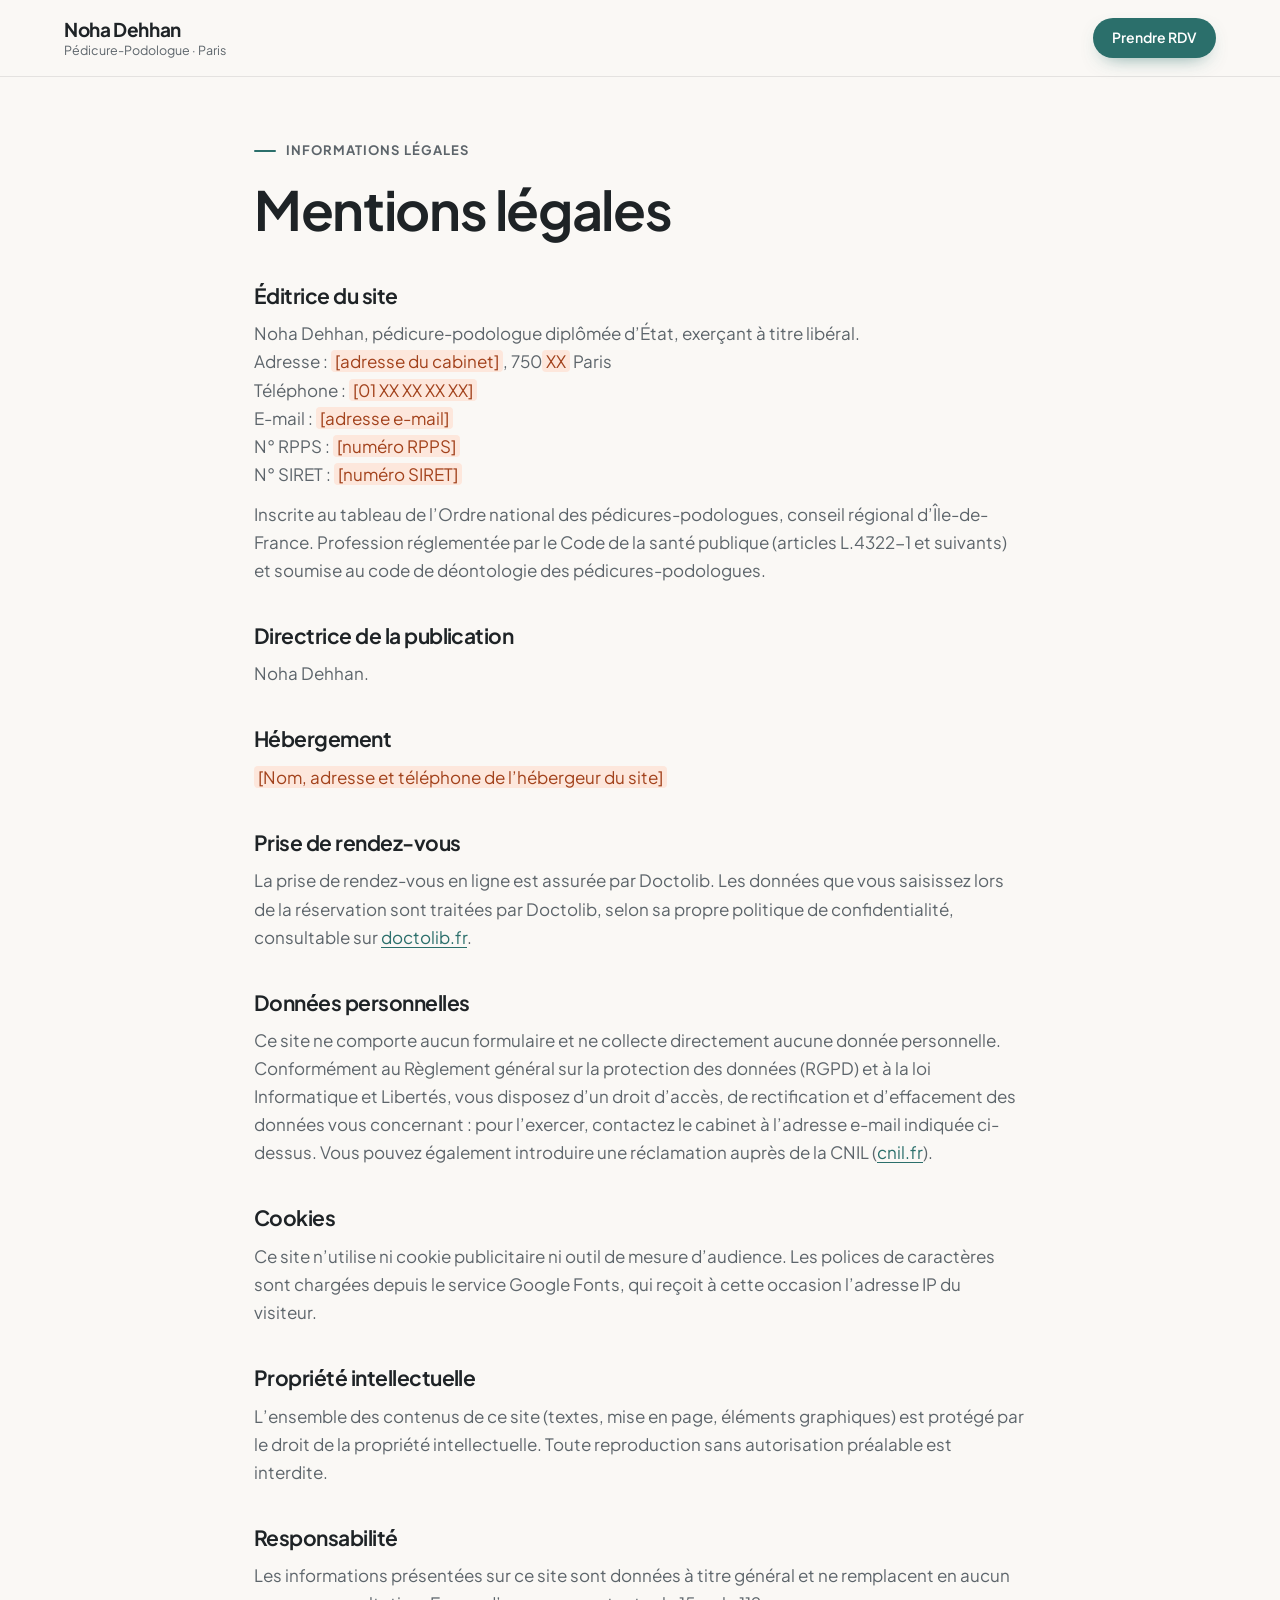
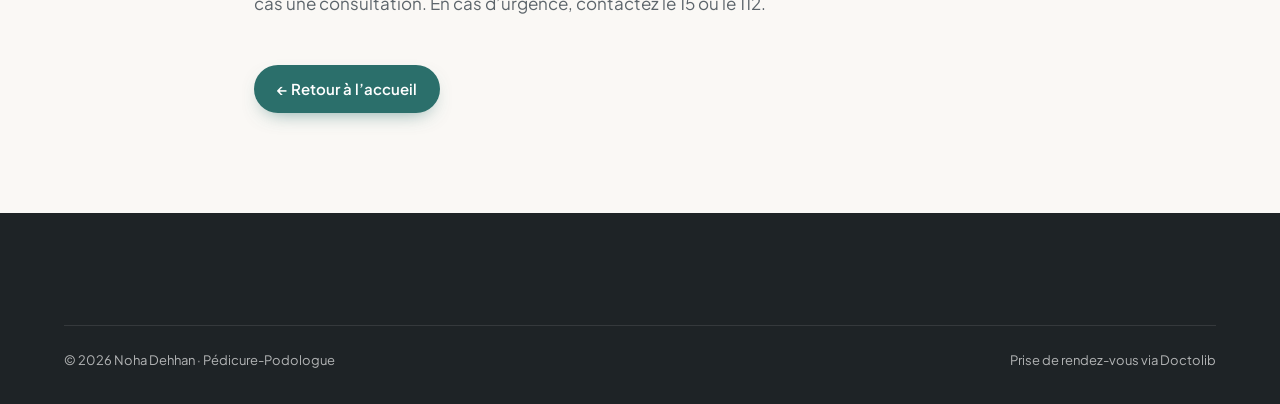
==== commit 101e4e6a: "Design plus médical, slogan et photo de Noha Dehhan - Nom corrigé : Noha Dehhan - En-tête avec le sl" ====
--- a/mentions-legales.html
+++ b/mentions-legales.html
@@ -3,12 +3,12 @@
 <head>
   <meta charset="utf-8">
   <meta name="viewport" content="width=device-width, initial-scale=1">
-  <title>Mentions légales · Noa Dehan, Pédicure-Podologue à Paris</title>
+  <title>Mentions légales · Noha Dehhan, Pédicure-Podologue à Paris</title>
   <meta name="robots" content="noindex">
-  <meta name="theme-color" content="#07090D">
+  <meta name="theme-color" content="#FAF8F5">
   <link rel="preconnect" href="https://fonts.googleapis.com">
   <link rel="preconnect" href="https://fonts.gstatic.com" crossorigin>
-  <link href="https://fonts.googleapis.com/css2?family=Geist:wght@300..700&family=Geist+Mono:wght@400..600&display=swap" rel="stylesheet">
+  <link href="https://fonts.googleapis.com/css2?family=Plus+Jakarta+Sans:ital,wght@0,400..700;1,500&display=swap" rel="stylesheet">
   <link rel="stylesheet" href="styles.css">
   <script>document.documentElement.classList.add("js")</script>
   <script src="script.js" defer></script>
@@ -18,11 +18,11 @@
 
   <header class="nav" id="nav">
     <div class="wrap nav__inner">
-      <a href="index.html" class="wordmark" aria-label="Noa Dehan, retour à l’accueil">
-        <span class="wordmark__name">Noa Dehan</span>
+      <a href="index.html" class="wordmark" aria-label="Noha Dehhan, retour à l’accueil">
+        <span class="wordmark__name">Noha Dehhan</span>
         <span class="wordmark__role">Pédicure-Podologue · Paris</span>
       </a>
-      <a class="btn btn--glow btn--sm" data-doctolib href="https://www.doctolib.fr/">Prendre RDV</a>
+      <a class="btn btn--primary btn--sm" data-doctolib href="https://www.doctolib.fr/">Prendre RDV</a>
     </div>
   </header>
 
@@ -34,7 +34,7 @@
       <!-- Toutes les informations entre crochets sont à compléter avant la mise en ligne -->
       <h2>Éditrice du site</h2>
       <p>
-        Noa Dehan, pédicure-podologue diplômée d’État, exerçant à titre libéral.<br>
+        Noha Dehhan, pédicure-podologue diplômée d’État, exerçant à titre libéral.<br>
         Adresse&nbsp;: <span class="todo">[adresse du cabinet]</span>, 750<span class="todo">XX</span> Paris<br>
         Téléphone&nbsp;: <span class="todo">[01 XX XX XX XX]</span><br>
         E-mail&nbsp;: <span class="todo">[adresse e-mail]</span><br>
@@ -47,7 +47,7 @@
       </p>
 
       <h2>Directrice de la publication</h2>
-      <p>Noa Dehan.</p>
+      <p>Noha Dehhan.</p>
 
       <h2>Hébergement</h2>
       <p><span class="todo">[Nom, adresse et téléphone de l’hébergeur du site]</span></p>
@@ -86,14 +86,14 @@
         En cas d’urgence, contactez le 15 ou le 112.
       </p>
 
-      <p style="margin-top:48px"><a class="btn btn--dark" href="index.html">← Retour à l’accueil</a></p>
+      <p style="margin-top:48px"><a class="btn btn--primary" href="index.html">← Retour à l’accueil</a></p>
     </div>
   </main>
 
   <footer class="footer">
     <div class="wrap">
       <div class="footer__bottom">
-        <span>© <span data-year>2026</span> Noa Dehan · Pédicure-Podologue</span>
+        <span>© <span data-year>2026</span> Noha Dehhan · Pédicure-Podologue</span>
         <span>Prise de rendez-vous via Doctolib</span>
       </div>
     </div>
--- a/styles.css
+++ b/styles.css
@@ -1,33 +1,28 @@
-/* Noa Dehan · Pédicure-Podologue — feuille de style */
+/* Noha Dehhan · Pédicure-Podologue — feuille de style */
 
 :root {
-  --ink: #07090d;
-  --ink-2: #0c1017;
-  --paper: #f4f6f9;
+  --bg: #faf8f5;
+  --sand: #f2ede6;
+  --sand-2: #e8e0d5;
   --white: #ffffff;
 
-  --text: #0b0f16;
-  --muted: #5a6472;
-  --text-dark: #e8ecf2;
-  --muted-dark: #98a2b3;
-
-  --line: rgba(11, 15, 22, 0.09);
-  --line-dark: rgba(255, 255, 255, 0.09);
-
-  --cyan: #34e0c8;
-  --blue: #5b7cff;
-  --violet: #a78bfa;
-  --pink: #ff7ac6;
-  --grad: linear-gradient(100deg, var(--cyan) 0%, var(--blue) 50%, var(--violet) 100%);
-
-  --radius: 20px;
+  --ink: #1e2326;
+  --text: #1e2326;
+  --muted: #5d656b;
+  --line: rgba(30, 35, 38, 0.1);
+
+  --teal: #2b6f6b;
+  --teal-dark: #1f5552;
+  --teal-soft: #e3eeeb;
+
+  --radius: 18px;
   --wrap: 1200px;
   --pad: 24px;
-  --nav-h: 72px;
-
-  --font: "Geist", system-ui, -apple-system, "Segoe UI", Roboto, sans-serif;
-  --mono: "Geist Mono", ui-monospace, SFMono-Regular, Menlo, Consolas, monospace;
+  --nav-h: 76px;
+
+  --font: "Plus Jakarta Sans", system-ui, -apple-system, "Segoe UI", Roboto, sans-serif;
   --ease: cubic-bezier(0.2, 0.7, 0.1, 1);
+  --shadow: 0 18px 40px -24px rgba(30, 35, 38, 0.25);
 }
 
 @media (max-width: 600px) {
@@ -44,26 +39,24 @@
   margin: 0;
   font-family: var(--font);
   font-size: 17px;
-  line-height: 1.6;
+  line-height: 1.65;
   color: var(--text);
-  background: var(--paper);
+  background: var(--bg);
   -webkit-font-smoothing: antialiased;
-  text-rendering: optimizeLegibility;
   overflow-x: hidden;
 }
 
-img, svg, canvas { display: block; max-width: 100%; }
+img, svg { display: block; max-width: 100%; }
 a { color: inherit; text-decoration: none; }
-h1, h2, h3 { margin: 0; font-weight: 600; letter-spacing: -0.035em; line-height: 1.05; }
+h1, h2, h3 { margin: 0; font-weight: 650; letter-spacing: -0.025em; line-height: 1.12; }
 p { margin: 0; }
 ul, ol { margin: 0; padding: 0; list-style: none; }
 [id] { scroll-margin-top: calc(var(--nav-h) + 16px); }
-
-:focus-visible { outline: 2px solid var(--blue); outline-offset: 3px; border-radius: 6px; }
+em { font-style: italic; font-weight: 500; color: var(--teal); }
+
+:focus-visible { outline: 2px solid var(--teal); outline-offset: 3px; border-radius: 6px; }
 
 .wrap { width: 100%; max-width: var(--wrap); margin: 0 auto; padding: 0 var(--pad); }
-
-.mono { font-family: var(--mono); font-size: 11.5px; letter-spacing: 0.1em; text-transform: uppercase; }
 
 .sr {
   position: absolute; width: 1px; height: 1px; padding: 0; margin: -1px;
@@ -77,74 +70,49 @@
 .skip:focus { left: 8px; }
 
 /* Informations à compléter : visibles tant qu'elles ne sont pas remplies */
-.todo { padding: 0 4px; border-radius: 4px; background: rgba(255, 122, 198, 0.14); color: #b8166f; }
-.dark .todo, .footer .todo { color: #ff9bd2; }
-
-.dark { background: var(--ink); color: var(--text-dark); }
-.light { background: var(--paper); }
-.white { background: var(--white); }
-
-.grad {
-  background: var(--grad);
-  -webkit-background-clip: text;
-  background-clip: text;
-  color: transparent;
-}
+.todo { padding: 0 4px; border-radius: 4px; background: #fde7dc; color: #a2421c; }
+.footer .todo { background: rgba(253, 231, 220, 0.15); color: #f6b79b; }
 
 /* ---------- Boutons ---------- */
 
 .btn {
-  position: relative;
   display: inline-flex;
   align-items: center;
+  justify-content: center;
   gap: 10px;
   height: 48px;
   padding: 0 22px;
   border: 1px solid transparent;
   border-radius: 999px;
   font-size: 15px;
-  font-weight: 500;
-  letter-spacing: -0.01em;
+  font-weight: 600;
   white-space: nowrap;
   cursor: pointer;
-  transition: transform 0.3s var(--ease), box-shadow 0.3s var(--ease), background 0.3s, border-color 0.3s, color 0.3s;
-}
-.btn svg { width: 16px; height: 16px; flex: none; transition: transform 0.3s var(--ease); }
+  transition: background 0.25s, border-color 0.25s, color 0.25s, transform 0.25s var(--ease), box-shadow 0.25s;
+}
+.btn svg { width: 16px; height: 16px; flex: none; transition: transform 0.25s var(--ease); }
 .btn:hover svg { transform: translateX(3px); }
 .btn:active { transform: scale(0.98); }
 
-.btn--sm { height: 40px; padding: 0 16px; font-size: 14px; }
-.btn--lg { height: 56px; padding: 0 26px; font-size: 16px; }
-
-.btn--glow {
-  color: var(--ink);
-  background: linear-gradient(var(--white), var(--white)) padding-box, var(--grad) border-box;
-  box-shadow: 0 10px 34px -10px rgba(91, 124, 255, 0.7), 0 0 60px -14px rgba(52, 224, 200, 0.55);
-}
-.btn--glow:hover {
-  transform: translateY(-2px);
-  box-shadow: 0 16px 44px -10px rgba(91, 124, 255, 0.85), 0 0 80px -10px rgba(52, 224, 200, 0.65);
-}
-
-.btn__sub {
-  padding: 3px 8px;
+.btn--sm { height: 40px; padding: 0 18px; font-size: 14px; }
+.btn--lg { height: 54px; padding: 0 26px; font-size: 16px; }
+
+.btn--primary { color: var(--white); background: var(--teal); box-shadow: 0 8px 20px -10px rgba(43, 111, 107, 0.7); }
+.btn--primary:hover { background: var(--teal-dark); }
+
+.btn__tag {
+  padding: 3px 9px;
   border-radius: 999px;
-  background: rgba(7, 9, 13, 0.06);
-  font-family: var(--mono);
-  font-size: 10.5px;
-  letter-spacing: 0.08em;
-  text-transform: uppercase;
-  color: var(--muted);
-}
-
-.btn--ghost { color: var(--text-dark); background: rgba(255, 255, 255, 0.03); border-color: var(--line-dark); }
-.btn--ghost:hover { background: rgba(255, 255, 255, 0.08); border-color: rgba(255, 255, 255, 0.18); }
-
-.btn--dark { color: var(--white); background: var(--ink); }
-.btn--dark:hover { transform: translateY(-2px); box-shadow: 0 14px 34px -14px rgba(7, 9, 13, 0.6), 0 0 0 1px rgba(91, 124, 255, 0.4); }
-
-.btn--line { color: var(--text); background: transparent; border-color: var(--line); }
-.btn--line:hover { border-color: rgba(11, 15, 22, 0.3); }
+  background: rgba(255, 255, 255, 0.18);
+  font-size: 12px;
+  font-weight: 600;
+}
+
+.btn--outline { color: var(--ink); background: transparent; border-color: rgba(30, 35, 38, 0.18); }
+.btn--outline:hover { border-color: var(--ink); background: var(--white); }
+
+.btn--light { color: var(--teal-dark); background: var(--white); }
+.btn--light:hover { background: var(--teal-soft); }
 
 /* ---------- Navigation ---------- */
 
@@ -152,62 +120,46 @@
   position: fixed;
   inset: 0 0 auto;
   z-index: 50;
-  color: var(--text-dark);
   border-bottom: 1px solid transparent;
-  transition: background 0.3s, border-color 0.3s;
+  transition: background 0.3s, border-color 0.3s, box-shadow 0.3s;
 }
 .nav.is-scrolled, .nav.is-open {
-  background: rgba(7, 9, 13, 0.74);
-  -webkit-backdrop-filter: saturate(160%) blur(18px);
-  backdrop-filter: saturate(160%) blur(18px);
-  border-bottom-color: var(--line-dark);
+  background: rgba(250, 248, 245, 0.9);
+  -webkit-backdrop-filter: blur(14px);
+  backdrop-filter: blur(14px);
+  border-bottom-color: var(--line);
 }
 
 .nav__inner { display: flex; align-items: center; gap: 32px; height: var(--nav-h); }
 
-.wordmark { display: flex; flex-direction: column; margin-right: auto; line-height: 1.1; }
-.wordmark__name { font-size: 18px; font-weight: 600; letter-spacing: -0.025em; }
-.wordmark__role {
-  margin-top: 4px;
-  font-family: var(--mono);
-  font-size: 10px;
-  letter-spacing: 0.14em;
-  text-transform: uppercase;
-  color: var(--muted-dark);
-}
-
-.nav__links { display: flex; gap: 28px; font-size: 14.5px; color: var(--muted-dark); }
-.nav__links a { position: relative; transition: color 0.2s; }
-.nav__links a::after {
-  content: "";
-  position: absolute; left: 0; right: 0; bottom: -6px; height: 1px;
-  background: var(--grad);
-  transform: scaleX(0); transform-origin: left;
-  transition: transform 0.35s var(--ease);
-}
-.nav__links a:hover { color: var(--white); }
-.nav__links a:hover::after { transform: scaleX(1); }
+.wordmark { display: flex; flex-direction: column; margin-right: auto; line-height: 1.15; }
+.wordmark__name { font-size: 19px; font-weight: 700; letter-spacing: -0.02em; }
+.wordmark__role { margin-top: 2px; font-size: 12.5px; color: var(--muted); }
+
+.nav__links { display: flex; gap: 28px; font-size: 15px; font-weight: 500; color: var(--muted); }
+.nav__links a { transition: color 0.2s; }
+.nav__links a:hover { color: var(--teal); }
 
 .nav__burger {
   display: none;
   flex-direction: column;
   justify-content: center;
   gap: 6px;
-  width: 42px; height: 42px;
-  padding: 0 11px;
-  border: 1px solid var(--line-dark);
+  width: 44px; height: 44px;
+  padding: 0 12px;
+  border: 1px solid var(--line);
   border-radius: 12px;
-  background: rgba(255, 255, 255, 0.04);
+  background: var(--white);
   cursor: pointer;
 }
-.nav__burger span { display: block; height: 1.5px; background: var(--text-dark); border-radius: 2px; transition: transform 0.3s var(--ease); }
+.nav__burger span { display: block; height: 1.5px; background: var(--ink); border-radius: 2px; transition: transform 0.3s var(--ease); }
 .nav__burger[aria-expanded="true"] span:first-child { transform: translateY(3.75px) rotate(45deg); }
 .nav__burger[aria-expanded="true"] span:last-child { transform: translateY(-3.75px) rotate(-45deg); }
 
-.nav__mobile { border-top: 1px solid var(--line-dark); }
+.nav__mobile { border-top: 1px solid var(--line); }
 .nav__mobile nav { display: flex; flex-direction: column; padding-top: 8px; padding-bottom: 24px; }
-.nav__mobile a:not(.btn) { padding: 14px 0; border-bottom: 1px solid var(--line-dark); font-size: 18px; }
-.nav__mobile .btn { justify-content: center; margin-top: 20px; }
+.nav__mobile a:not(.btn) { padding: 14px 0; border-bottom: 1px solid var(--line); font-size: 18px; font-weight: 500; }
+.nav__mobile .btn { margin-top: 20px; }
 
 @media (max-width: 960px) {
   .nav__links { display: none; }
@@ -221,235 +173,145 @@
   .nav__cta { display: none; }
 }
 
-/* ---------- Apparition au défilement ---------- */
+/* ---------- Apparition douce au défilement ---------- */
 
 .js .reveal {
   opacity: 0;
-  transform: translateY(24px);
-  transition: opacity 0.9s var(--ease), transform 0.9s var(--ease);
+  transform: translateY(16px);
+  transition: opacity 0.8s var(--ease), transform 0.8s var(--ease);
   transition-delay: var(--d, 0s);
 }
 .js .reveal.is-in { opacity: 1; transform: none; }
-/* Une fois apparus, les éléments retrouvent leurs transitions de survol sans délai */
 .js .reveal.is-done { transition-delay: 0s; }
-.js .card.is-done { transition: transform 0.5s var(--ease), box-shadow 0.5s var(--ease), border-color 0.5s; }
-
-/* ---------- Hero ---------- */
+.js .card.is-done { transition: transform 0.4s var(--ease), box-shadow 0.4s var(--ease), border-color 0.4s; }
+
+/* ---------- En-tête ---------- */
 
 .hero {
   position: relative;
-  display: flex;
-  align-items: center;
-  min-height: 100vh;
-  min-height: 100svh;
-  padding: calc(var(--nav-h) + 64px) 0 80px;
+  padding: calc(var(--nav-h) + 48px) 0 88px;
+  background: linear-gradient(100deg, var(--bg) 45%, var(--sand) 100%);
   overflow: hidden;
 }
 
-.hero__bg { position: absolute; inset: 0; pointer-events: none; overflow: hidden; }
-
-.aurora {
+.hero__inner {
+  display: grid;
+  grid-template-columns: 1.1fr 0.9fr;
+  gap: 72px;
+  align-items: center;
+}
+
+.badge {
+  display: inline-flex;
+  align-items: center;
+  gap: 10px;
+  padding: 7px 14px;
+  border: 1px solid var(--line);
+  border-radius: 999px;
+  background: var(--white);
+  font-size: 13.5px;
+  font-weight: 500;
+  color: var(--muted);
+}
+.badge__dot { width: 8px; height: 8px; border-radius: 50%; background: var(--teal); }
+
+.hero h1 {
+  margin: 26px 0 22px;
+  font-size: clamp(44px, 5.8vw, 76px);
+  font-weight: 700;
+  letter-spacing: -0.035em;
+  line-height: 1.02;
+}
+
+.lead { max-width: 33em; font-size: clamp(16.5px, 1.4vw, 18.5px); color: var(--muted); }
+
+.hero__ctas { display: flex; flex-wrap: wrap; gap: 12px; margin-top: 34px; }
+
+.trust { display: flex; flex-wrap: wrap; gap: 10px 24px; margin-top: 34px; font-size: 14.5px; font-weight: 500; }
+.trust li { display: flex; align-items: center; gap: 8px; }
+.trust svg {
+  width: 22px; height: 22px; padding: 4px;
+  border-radius: 50%;
+  background: var(--teal-soft);
+  fill: none; stroke: var(--teal); stroke-width: 2.4; stroke-linecap: round; stroke-linejoin: round;
+}
+
+/* Portrait */
+.portrait { position: relative; justify-self: center; width: min(100%, 460px); }
+.portrait__frame {
+  aspect-ratio: 4 / 5;
+  overflow: hidden;
+  border-radius: 999px 999px 28px 28px;
+  background: var(--sand-2);
+  box-shadow: 0 40px 80px -40px rgba(30, 35, 38, 0.35);
+}
+.portrait__frame img { width: 100%; height: 100%; object-fit: cover; object-position: 50% 18%; }
+
+.portrait__card {
   position: absolute;
-  inset: -20% -10%;
-  background:
-    radial-gradient(38% 34% at 74% 38%, rgba(91, 124, 255, 0.30), transparent 70%),
-    radial-gradient(28% 30% at 62% 72%, rgba(52, 224, 200, 0.16), transparent 70%),
-    radial-gradient(32% 28% at 14% 18%, rgba(167, 139, 250, 0.14), transparent 70%);
-  filter: blur(24px);
-  animation: drift 18s ease-in-out infinite alternate;
-}
-.aurora--center {
-  background:
-    radial-gradient(40% 50% at 50% 60%, rgba(91, 124, 255, 0.28), transparent 70%),
-    radial-gradient(30% 40% at 30% 40%, rgba(52, 224, 200, 0.14), transparent 70%),
-    radial-gradient(30% 40% at 72% 36%, rgba(167, 139, 250, 0.16), transparent 70%);
-}
-@keyframes drift { to { transform: translate3d(-3%, 2%, 0) scale(1.06); } }
-
-.gridlines {
-  position: absolute;
-  inset: 0;
-  background-image:
-    linear-gradient(var(--line-dark) 1px, transparent 1px),
-    linear-gradient(90deg, var(--line-dark) 1px, transparent 1px);
-  background-size: 64px 64px;
-  -webkit-mask-image: radial-gradient(70% 60% at 50% 42%, #000 25%, transparent 80%);
-  mask-image: radial-gradient(70% 60% at 50% 42%, #000 25%, transparent 80%);
-  opacity: 0.55;
-}
-
-.hero__inner {
-  position: relative;
-  display: grid;
-  grid-template-columns: 1.05fr 0.95fr;
-  gap: 64px;
-  align-items: center;
-}
-
-.eyebrow {
-  display: inline-flex;
+  display: flex;
   align-items: center;
   gap: 10px;
-  padding: 7px 14px 7px 12px;
-  border: 1px solid var(--line-dark);
-  border-radius: 999px;
-  background: rgba(255, 255, 255, 0.03);
-  font-family: var(--mono);
-  font-size: 11.5px;
-  letter-spacing: 0.12em;
-  text-transform: uppercase;
-  color: var(--muted-dark);
-}
-.pulse {
-  width: 7px; height: 7px; border-radius: 50%;
-  background: var(--cyan);
-  animation: pulse 2.4s infinite;
-}
-@keyframes pulse {
-  0% { box-shadow: 0 0 0 0 rgba(52, 224, 200, 0.6); }
-  70%, 100% { box-shadow: 0 0 0 9px rgba(52, 224, 200, 0); }
-}
-
-.hero h1 {
-  margin: 26px 0 24px;
-  font-size: clamp(44px, 6.2vw, 84px);
-  letter-spacing: -0.048em;
-  line-height: 0.98;
-}
-
-.lead { max-width: 34em; font-size: clamp(16.5px, 1.4vw, 18.5px); color: var(--muted-dark); }
-
-.hero__ctas { display: flex; flex-wrap: wrap; gap: 12px; margin-top: 36px; }
-.hero__ctas .btn--glow .btn__sub { color: var(--muted); }
-
-.hero__chips { display: flex; flex-wrap: wrap; gap: 10px 22px; margin-top: 36px; font-size: 14px; color: var(--muted-dark); }
-.hero__chips li { display: flex; align-items: center; gap: 9px; }
-.hero__chips li::before {
-  content: "";
-  width: 16px; height: 16px; border-radius: 50%;
-  background:
-    url("data:image/svg+xml,%3Csvg xmlns='http://www.w3.org/2000/svg' viewBox='0 0 16 16'%3E%3Cpath d='M4.5 8.2l2.2 2.2 4.8-4.8' fill='none' stroke='%2307090D' stroke-width='1.8' stroke-linecap='round' stroke-linejoin='round'/%3E%3C/svg%3E") center / 12px no-repeat,
-    var(--grad);
+  padding: 14px 18px;
+  border: 1px solid var(--line);
+  border-radius: 16px;
+  background: rgba(255, 255, 255, 0.94);
+  -webkit-backdrop-filter: blur(8px);
+  backdrop-filter: blur(8px);
+  box-shadow: var(--shadow);
+  font-size: 14px;
+  line-height: 1.35;
+}
+.portrait__card--name { left: -28px; bottom: 44px; flex-direction: column; align-items: flex-start; gap: 2px; }
+.portrait__card--name strong { font-size: 16.5px; }
+.portrait__card--name span { color: var(--muted); }
+.portrait__card--rdv { right: -24px; top: 22%; font-weight: 600; }
+.portrait__card--rdv small { font-weight: 500; font-size: 12.5px; color: var(--muted); }
+
+.live { flex: none; width: 10px; height: 10px; border-radius: 50%; background: #2fa36b; animation: live 2.4s infinite; }
+@keyframes live {
+  0% { box-shadow: 0 0 0 0 rgba(47, 163, 107, 0.45); }
+  70%, 100% { box-shadow: 0 0 0 8px rgba(47, 163, 107, 0); }
 }
 
 @media (max-width: 960px) {
-  .hero { min-height: 0; padding: calc(var(--nav-h) + 48px) 0 64px; }
-  .hero__inner { grid-template-columns: 1fr; gap: 56px; }
-}
-@media (max-width: 480px) {
-  .hero__ctas .btn { width: 100%; justify-content: center; }
-}
-
-/* ---------- Scan plantaire ---------- */
-
-.scan {
-  position: relative;
-  margin: 0;
-  padding: 16px;
-  border: 1px solid var(--line-dark);
-  border-radius: 28px;
-  background: linear-gradient(180deg, rgba(255, 255, 255, 0.06), rgba(255, 255, 255, 0.015));
-  box-shadow: 0 50px 120px -50px rgba(91, 124, 255, 0.6), inset 0 1px 0 rgba(255, 255, 255, 0.07);
-  -webkit-backdrop-filter: blur(10px);
-  backdrop-filter: blur(10px);
-}
-
-.scan__head { display: flex; justify-content: space-between; align-items: center; padding: 4px 6px 14px; color: var(--muted-dark); }
-.scan__status { display: inline-flex; align-items: center; gap: 8px; color: var(--cyan); }
-.scan__status i { width: 6px; height: 6px; border-radius: 50%; background: currentColor; animation: blink 1.6s steps(2, start) infinite; }
-@keyframes blink { to { opacity: 0.25; } }
-
-.scan__stage {
-  position: relative;
-  aspect-ratio: 1 / 1;
-  overflow: hidden;
-  border: 1px solid var(--line-dark);
-  border-radius: 18px;
-  background: radial-gradient(60% 60% at 50% 50%, rgba(91, 124, 255, 0.12), transparent 70%), var(--ink-2);
-}
-.scan__stage canvas {
-  position: absolute; inset: 0; width: 100%; height: 100%;
-  filter: drop-shadow(0 0 10px rgba(91, 124, 255, 0.35));
-}
-
-.scan__corners {
-  --c: rgba(255, 255, 255, 0.35);
-  position: absolute; inset: 14px; z-index: 1; pointer-events: none;
-  background:
-    linear-gradient(var(--c) 0 0) top left / 18px 1px,
-    linear-gradient(var(--c) 0 0) top left / 1px 18px,
-    linear-gradient(var(--c) 0 0) top right / 18px 1px,
-    linear-gradient(var(--c) 0 0) top right / 1px 18px,
-    linear-gradient(var(--c) 0 0) bottom left / 18px 1px,
-    linear-gradient(var(--c) 0 0) bottom left / 1px 18px,
-    linear-gradient(var(--c) 0 0) bottom right / 18px 1px,
-    linear-gradient(var(--c) 0 0) bottom right / 1px 18px;
-  background-repeat: no-repeat;
-}
-
-.scan__foot { position: absolute; bottom: 18px; z-index: 1; color: var(--muted-dark); }
-.scan__foot--l { left: 26px; }
-.scan__foot--r { right: 26px; }
-
-.scan__metrics { display: grid; grid-template-columns: 1fr 1fr 1.4fr; gap: 8px; margin-top: 12px; }
-.scan__metrics div {
-  display: flex; flex-direction: column; gap: 6px;
-  padding: 12px 14px;
-  border: 1px solid var(--line-dark);
-  border-radius: 14px;
-  background: rgba(255, 255, 255, 0.025);
-}
-.scan__metrics .mono { font-size: 10px; color: var(--muted-dark); }
-.scan__metrics strong { font-size: 22px; font-weight: 500; letter-spacing: -0.02em; font-variant-numeric: tabular-nums; color: var(--white); }
-
-.scan__scale { display: flex; align-items: center; gap: 12px; padding: 14px 6px 4px; color: var(--muted-dark); }
-.scan__scale .mono { font-size: 10px; }
-.scan__bar {
-  flex: 1; height: 4px; border-radius: 4px;
-  background: linear-gradient(90deg, #1e466e, var(--cyan) 25%, var(--blue) 55%, var(--violet) 80%, var(--pink));
-}
-
-.scan figcaption { padding: 8px 6px 2px; font-size: 10px; color: rgba(152, 162, 179, 0.6); }
-
-@media (max-width: 480px) {
-  .scan { padding: 12px; border-radius: 22px; }
-  .scan__metrics { grid-template-columns: 1fr 1fr; }
-  .scan__metrics div:last-child { grid-column: 1 / -1; }
-}
-
-/* ---------- Bandeau défilant ---------- */
-
-.ticker {
-  overflow: hidden;
-  padding: 18px 0;
-  border-top: 1px solid var(--line-dark);
-  border-bottom: 1px solid var(--line-dark);
-  background: var(--ink);
-  color: var(--muted-dark);
-}
-.ticker__track { display: flex; width: max-content; animation: marquee 60s linear infinite; }
-.ticker:hover .ticker__track { animation-play-state: paused; }
-.ticker ul { display: flex; flex-shrink: 0; }
-.ticker li { display: flex; align-items: center; gap: 22px; padding-right: 22px; font-size: 15px; white-space: nowrap; }
-.ticker li::before { content: ""; width: 5px; height: 5px; border-radius: 50%; background: var(--grad); }
-@keyframes marquee { to { transform: translateX(-50%); } }
+  .hero { padding: calc(var(--nav-h) + 32px) 0 64px; background: var(--bg); }
+  .hero__inner { grid-template-columns: 1fr; gap: 48px; }
+  .portrait { width: min(100%, 420px); }
+}
+@media (max-width: 560px) {
+  .hero__ctas .btn { width: 100%; }
+  .portrait__card--name { left: 12px; bottom: 16px; }
+  .portrait__card--rdv { right: 12px; top: 16px; }
+}
+
+/* ---------- Approche ---------- */
+
+.values { padding: 40px 0; background: var(--white); border-top: 1px solid var(--line); border-bottom: 1px solid var(--line); }
+.values__grid { display: grid; grid-template-columns: repeat(3, 1fr); gap: 32px; }
+.value { display: flex; gap: 16px; align-items: flex-start; }
+.value__icon { flex: none; display: grid; place-items: center; width: 46px; height: 46px; border-radius: 14px; background: var(--teal-soft); }
+.value__icon svg { width: 22px; height: 22px; fill: none; stroke: var(--teal); stroke-width: 1.8; stroke-linecap: round; stroke-linejoin: round; }
+.value h2 { font-size: 18px; letter-spacing: -0.01em; margin-bottom: 4px; }
+.value p { font-size: 15px; color: var(--muted); line-height: 1.55; }
+
+@media (max-width: 860px) { .values__grid { grid-template-columns: 1fr; gap: 22px; } }
 
 /* ---------- Sections ---------- */
 
-.section { position: relative; padding: clamp(84px, 11vw, 140px) 0; }
+.section { padding: clamp(80px, 10vw, 128px) 0; }
+.section--sand { background: var(--sand); }
 
 .section__head {
   display: grid;
   grid-template-columns: 1.1fr 0.9fr;
-  gap: 22px 64px;
+  gap: 18px 64px;
   align-items: end;
-  margin-bottom: clamp(40px, 5vw, 64px);
+  margin-bottom: clamp(40px, 5vw, 60px);
 }
 .section__head .kicker { grid-column: 1 / -1; }
-.section__head h2, .faq__head h2 { font-size: clamp(34px, 4.6vw, 60px); letter-spacing: -0.045em; }
-
-.section__lead { max-width: 32em; font-size: 17.5px; color: var(--muted); }
-.dark .section__lead { color: var(--muted-dark); }
+.section__head h2, .faq__head h2 { font-size: clamp(32px, 4vw, 50px); }
+.section__lead { max-width: 32em; font-size: 17px; color: var(--muted); }
 
 @media (max-width: 860px) {
   .section__head { grid-template-columns: 1fr; }
@@ -458,127 +320,98 @@
 .kicker {
   display: flex;
   align-items: center;
+  gap: 10px;
+  font-size: 13px;
+  font-weight: 700;
+  letter-spacing: 0.08em;
+  text-transform: uppercase;
+  color: var(--teal);
+}
+.kicker::before { content: ""; width: 22px; height: 2px; border-radius: 2px; background: var(--teal); }
+
+/* ---------- Cartes des soins ---------- */
+
+.cards { display: grid; grid-template-columns: repeat(3, 1fr); gap: 18px; }
+
+.card {
+  display: flex;
+  flex-direction: column;
   gap: 12px;
-  font-family: var(--mono);
-  font-size: 11.5px;
-  letter-spacing: 0.14em;
-  text-transform: uppercase;
-  color: var(--muted);
-}
-.kicker::before { content: ""; width: 28px; height: 1px; background: var(--grad); }
-.dark .kicker { color: var(--muted-dark); }
-.kicker--center { justify-content: center; }
-
-/* ---------- Cartes des soins ---------- */
-
-.cards { display: grid; grid-template-columns: repeat(3, 1fr); gap: 16px; }
-
-.card {
-  --mx: 50%;
-  --my: 50%;
-  position: relative;
-  display: flex;
-  flex-direction: column;
-  gap: 14px;
-  min-height: 320px;
   padding: 28px;
-  overflow: hidden;
   border: 1px solid var(--line);
   border-radius: var(--radius);
   background: var(--white);
-  transition: transform 0.5s var(--ease), box-shadow 0.5s var(--ease), border-color 0.5s, opacity 0.9s var(--ease);
-}
-.card::before {
-  content: "";
-  position: absolute; inset: 0;
-  background: radial-gradient(420px circle at var(--mx) var(--my), rgba(91, 124, 255, 0.11), transparent 45%);
-  opacity: 0;
-  transition: opacity 0.4s;
-  pointer-events: none;
-}
-.card:hover { transform: translateY(-4px); border-color: rgba(91, 124, 255, 0.28); box-shadow: 0 30px 60px -34px rgba(11, 15, 22, 0.3); }
-.card:hover::before { opacity: 1; }
-.js .card.reveal.is-in:hover { transform: translateY(-4px); }
-
-.card__top { display: flex; justify-content: space-between; align-items: center; }
-.card__idx { font-family: var(--mono); font-size: 12px; letter-spacing: 0.1em; color: var(--muted); }
-.card__bar { width: 36px; height: 2px; border-radius: 2px; background: var(--grad); transition: width 0.5s var(--ease); }
-.card:hover .card__bar { width: 72px; }
-
-.card h3 { margin-top: 22px; font-size: 23px; letter-spacing: -0.03em; line-height: 1.15; }
+  transition: transform 0.4s var(--ease), box-shadow 0.4s var(--ease), border-color 0.4s;
+}
+.card:hover { border-color: rgba(43, 111, 107, 0.35); box-shadow: var(--shadow); }
+.js .card.reveal.is-in:hover { transform: translateY(-3px); }
+
+.card__idx {
+  display: inline-grid;
+  place-items: center;
+  width: 40px; height: 40px;
+  border-radius: 12px;
+  background: var(--teal-soft);
+  font-size: 14px;
+  font-weight: 700;
+  color: var(--teal);
+}
+.card h3 { margin-top: 8px; font-size: 21px; }
 .card p { font-size: 15.5px; color: var(--muted); }
 
 .tags { display: flex; flex-wrap: wrap; gap: 6px; margin-top: auto; padding-top: 8px; }
-.tags li { padding: 5px 11px; border: 1px solid var(--line); border-radius: 999px; background: var(--paper); font-size: 12.5px; color: #2a313c; }
+.tags li { padding: 4px 11px; border-radius: 999px; background: var(--bg); border: 1px solid var(--line); font-size: 13px; color: #3c4449; }
 
 @media (max-width: 1000px) { .cards { grid-template-columns: repeat(2, 1fr); } }
 @media (max-width: 640px) {
   .cards { grid-template-columns: 1fr; }
-  .card { min-height: 0; padding: 24px; }
+  .card { padding: 24px; }
 }
 
 /* ---------- Sélecteur « Vous avez mal où ? » ---------- */
 
-.finder { display: grid; grid-template-columns: 300px 1fr; gap: 16px; align-items: start; }
+.finder { display: grid; grid-template-columns: 280px 1fr; gap: 18px; align-items: start; }
 
 .finder__tabs { display: flex; flex-direction: column; gap: 6px; }
 
 .finder__tab {
-  position: relative;
-  display: flex;
-  align-items: center;
-  gap: 14px;
   width: 100%;
-  padding: 16px 18px;
+  padding: 15px 18px;
   border: 1px solid transparent;
   border-radius: 14px;
   background: none;
   font: inherit;
   font-size: 16px;
+  font-weight: 500;
   text-align: left;
-  color: var(--muted-dark);
+  color: var(--muted);
   cursor: pointer;
-  transition: background 0.3s, border-color 0.3s, color 0.3s;
-}
-.finder__tab:hover { color: var(--white); background: rgba(255, 255, 255, 0.03); }
-.finder__tab[aria-selected="true"] { color: var(--white); background: rgba(255, 255, 255, 0.05); border-color: var(--line-dark); }
-.finder__tab[aria-selected="true"]::before {
-  content: "";
-  position: absolute; left: -1px; top: 14px; bottom: 14px; width: 2px;
-  border-radius: 2px;
-  background: var(--grad);
-}
-.finder__idx { font-family: var(--mono); font-size: 11.5px; letter-spacing: 0.08em; color: var(--muted-dark); }
-.finder__tab[aria-selected="true"] .finder__idx { color: var(--cyan); }
-
-.finder__panels { display: grid; gap: 16px; }
+  transition: background 0.25s, border-color 0.25s, color 0.25s;
+}
+.finder__tab:hover { color: var(--ink); background: rgba(255, 255, 255, 0.6); }
+.finder__tab[aria-selected="true"] { color: var(--teal-dark); font-weight: 600; background: var(--white); border-color: var(--line); box-shadow: 0 6px 18px -12px rgba(30, 35, 38, 0.3); }
+
+.finder__panels { display: grid; gap: 14px; }
 
 .finder__panel {
   display: grid;
   grid-template-columns: 1fr 1fr;
-  gap: 28px 40px;
-  padding: 36px;
-  border: 1px solid var(--line-dark);
-  border-radius: 24px;
-  background: linear-gradient(160deg, rgba(91, 124, 255, 0.12), rgba(52, 224, 200, 0.04) 50%, rgba(255, 255, 255, 0.02));
+  gap: 24px 40px;
+  padding: 34px;
+  border: 1px solid var(--line);
+  border-radius: 22px;
+  background: var(--white);
 }
 .js .finder__panel:not(.is-active) { display: none; }
-.js .finder__panel.is-active { animation: panel-in 0.6s var(--ease); }
-@keyframes panel-in { from { opacity: 0; transform: translateY(10px); } }
-
-.finder__panel h3 { grid-column: 1 / -1; font-size: clamp(26px, 3vw, 34px); }
-
-.finder__label {
-  margin-bottom: 10px;
-  font-family: var(--mono);
-  font-size: 11px;
-  letter-spacing: 0.12em;
-  text-transform: uppercase;
-  color: var(--muted-dark);
-}
-
-.finder__list li { display: flex; align-items: center; gap: 12px; padding: 12px 0; border-bottom: 1px solid var(--line-dark); font-size: 16.5px; }
-.finder__list li::before { content: ""; flex: none; width: 6px; height: 6px; border-radius: 50%; background: var(--grad); }
+.js .finder__panel.is-active { animation: fade-in 0.45s var(--ease); }
+@keyframes fade-in { from { opacity: 0; transform: translateY(6px); } }
+
+.finder__panel h3 { grid-column: 1 / -1; font-size: clamp(24px, 2.6vw, 30px); }
+
+.finder__label { margin-bottom: 8px; font-size: 13px; font-weight: 700; letter-spacing: 0.06em; text-transform: uppercase; color: var(--muted); }
+
+.finder__list li { display: flex; align-items: center; gap: 12px; padding: 11px 0; border-bottom: 1px solid var(--line); font-size: 16px; }
+.finder__list li::before { content: ""; flex: none; width: 7px; height: 7px; border-radius: 50%; background: var(--teal); }
 
 .finder__care { display: grid; gap: 8px; }
 .finder__care a {
@@ -586,16 +419,16 @@
   justify-content: space-between;
   align-items: center;
   gap: 12px;
-  padding: 14px 16px;
-  border: 1px solid var(--line-dark);
+  padding: 13px 16px;
   border-radius: 12px;
-  background: rgba(255, 255, 255, 0.04);
-  transition: background 0.3s, border-color 0.3s, transform 0.3s var(--ease);
-}
-.finder__care a:hover { background: rgba(255, 255, 255, 0.08); border-color: rgba(91, 124, 255, 0.5); transform: translateX(4px); }
-.finder__care span { font-family: var(--mono); font-size: 11px; color: var(--muted-dark); }
-
-.finder__note { font-size: 13px; color: var(--muted-dark); }
+  background: var(--teal-soft);
+  font-weight: 600;
+  color: var(--teal-dark);
+  transition: background 0.25s, transform 0.25s var(--ease);
+}
+.finder__care a:hover { background: #d3e6e1; transform: translateX(3px); }
+
+.finder__note { font-size: 13.5px; color: var(--muted); }
 
 @media (max-width: 900px) {
   .finder { grid-template-columns: 1fr; }
@@ -603,12 +436,11 @@
     flex-direction: row;
     overflow-x: auto;
     margin: 0 calc(var(--pad) * -1);
-    padding: 0 var(--pad) 4px;
+    padding: 2px var(--pad) 6px;
     scrollbar-width: none;
   }
   .finder__tabs::-webkit-scrollbar { display: none; }
-  .finder__tab { flex: none; width: auto; padding: 12px 16px; font-size: 15px; white-space: nowrap; }
-  .finder__tab[aria-selected="true"]::before { left: 14px; right: 14px; top: auto; bottom: -1px; width: auto; height: 2px; }
+  .finder__tab { flex: none; width: auto; padding: 10px 16px; font-size: 15px; white-space: nowrap; border-radius: 999px; }
   .finder__panel { grid-template-columns: 1fr; padding: 24px; }
 }
 
@@ -616,14 +448,14 @@
 
 .steps { display: grid; grid-template-columns: repeat(5, 1fr); gap: 20px; }
 
-.step { position: relative; padding-top: 28px; border-top: 1px solid var(--line); }
+.step { position: relative; padding-top: 26px; border-top: 2px solid var(--line); }
 .step::before {
   content: "";
-  position: absolute; left: 0; top: -1px;
+  position: absolute; left: 0; top: -2px;
   width: 100%; height: 2px;
-  background: var(--grad);
+  background: var(--teal);
   transform-origin: left;
-  transition: transform 1.2s var(--ease);
+  transition: transform 1s var(--ease);
   transition-delay: calc(var(--d, 0s) + 0.2s);
 }
 .js .step:not(.is-in)::before { transform: scaleX(0); }
@@ -631,15 +463,14 @@
 .step__n {
   display: inline-grid;
   place-items: center;
-  width: 38px; height: 38px;
-  border: 1px solid var(--line);
-  border-radius: 11px;
-  background: var(--white);
-  font-family: var(--mono);
-  font-size: 12px;
-  color: var(--blue);
-}
-.step h3 { margin: 20px 0 8px; font-size: 20px; letter-spacing: -0.025em; }
+  width: 36px; height: 36px;
+  border-radius: 50%;
+  background: var(--teal);
+  font-size: 15px;
+  font-weight: 700;
+  color: var(--white);
+}
+.step h3 { margin: 18px 0 6px; font-size: 19px; }
 .step p { font-size: 15px; color: var(--muted); }
 
 .prep {
@@ -647,16 +478,15 @@
   flex-wrap: wrap;
   align-items: center;
   gap: 14px 28px;
-  margin-top: 56px;
+  margin-top: 52px;
   padding: 22px 26px;
-  border: 1px solid var(--line);
   border-radius: 18px;
-  background: var(--white);
-}
-.prep__label { font-family: var(--mono); font-size: 11.5px; letter-spacing: 0.12em; text-transform: uppercase; color: var(--blue); }
+  background: var(--sand);
+}
+.prep__label { font-size: 13px; font-weight: 700; letter-spacing: 0.08em; text-transform: uppercase; color: var(--teal); }
 .prep ul { display: flex; flex-wrap: wrap; gap: 10px 24px; }
 .prep li { display: flex; align-items: center; gap: 8px; font-size: 15px; }
-.prep li::before { content: ""; width: 6px; height: 6px; border-radius: 50%; background: var(--grad); }
+.prep li::before { content: ""; width: 6px; height: 6px; border-radius: 50%; background: var(--teal); }
 
 @media (max-width: 1000px) { .steps { grid-template-columns: repeat(2, 1fr); gap: 32px 20px; } }
 @media (max-width: 600px) {
@@ -666,42 +496,41 @@
 
 /* ---------- Tarifs ---------- */
 
-.pricing { display: grid; grid-template-columns: 1.4fr 1fr; gap: 24px 48px; align-items: start; }
-
-.price-list { border-top: 1px solid var(--line-dark); }
+.pricing { display: grid; grid-template-columns: 1.4fr 1fr; gap: 20px 40px; align-items: start; }
+
+.price-list { padding: 8px 28px; border-radius: 22px; background: var(--white); border: 1px solid var(--line); }
 .price {
   display: flex;
   justify-content: space-between;
   align-items: center;
   gap: 24px;
-  padding: 22px 4px;
-  border-bottom: 1px solid var(--line-dark);
-  transition: padding 0.4s var(--ease), background 0.4s;
-}
-.price:hover { padding-left: 14px; padding-right: 14px; background: rgba(255, 255, 255, 0.025); }
-.price h3 { font-size: 19px; font-weight: 500; letter-spacing: -0.02em; }
-.price p { margin-top: 4px; font-size: 14.5px; color: var(--muted-dark); }
-.price__v { font-family: var(--mono); font-size: 16px; white-space: nowrap; color: var(--white); }
-.price__v small { margin-right: 6px; font-size: 10.5px; letter-spacing: 0.1em; text-transform: uppercase; color: var(--muted-dark); }
-.price__v--care { font-size: 13px; letter-spacing: 0.04em; color: var(--cyan); }
+  padding: 20px 0;
+  border-bottom: 1px solid var(--line);
+}
+.price:last-child { border-bottom: 0; }
+.price h3 { font-size: 17.5px; font-weight: 600; letter-spacing: -0.01em; }
+.price p { margin-top: 2px; font-size: 14.5px; color: var(--muted); }
+.price__v { font-size: 17px; font-weight: 700; white-space: nowrap; font-variant-numeric: tabular-nums; }
+.price__v small { margin-right: 5px; font-size: 13px; font-weight: 500; color: var(--muted); }
+.price__v--care { padding: 4px 12px; border-radius: 999px; background: var(--teal-soft); font-size: 14px; color: var(--teal-dark); }
 
 .refund { position: sticky; top: calc(var(--nav-h) + 24px); display: grid; gap: 12px; }
-.refund__item { padding: 22px 24px; border: 1px solid var(--line-dark); border-radius: 18px; background: rgba(255, 255, 255, 0.03); }
-.refund__item h3 { display: flex; align-items: center; gap: 10px; margin-bottom: 8px; font-size: 16.5px; font-weight: 500; letter-spacing: -0.015em; }
-.refund__item p { font-size: 14.5px; color: var(--muted-dark); }
-.dot { width: 8px; height: 8px; border-radius: 50%; background: var(--grad); box-shadow: 0 0 12px rgba(52, 224, 200, 0.6); }
+.refund__item { padding: 22px 24px; border-radius: 18px; background: var(--bg); border: 1px solid var(--line); }
+.refund__item h3 { margin-bottom: 6px; font-size: 16.5px; font-weight: 650; color: var(--teal-dark); }
+.refund__item p { font-size: 14.5px; color: var(--muted); }
 
 @media (max-width: 900px) {
   .pricing { grid-template-columns: 1fr; }
   .refund { position: static; }
 }
 @media (max-width: 480px) {
-  .price { align-items: flex-start; flex-direction: column; gap: 8px; }
+  .price-list { padding: 4px 20px; }
+  .price { align-items: flex-start; flex-direction: column; gap: 6px; }
 }
 
 /* ---------- Cabinet ---------- */
 
-.place { display: grid; grid-template-columns: 1.1fr 0.9fr; gap: 16px; }
+.place { display: grid; grid-template-columns: 1.15fr 0.85fr; gap: 18px; }
 
 .place__info {
   display: flex;
@@ -709,80 +538,71 @@
   gap: 32px;
   padding: 36px;
   border: 1px solid var(--line);
-  border-radius: 24px;
+  border-radius: 22px;
   background: var(--white);
 }
 
-.info { display: grid; grid-template-columns: 1fr 1fr; gap: 26px 32px; margin: 0; }
-.info dt { margin-bottom: 6px; font-family: var(--mono); font-size: 11px; letter-spacing: 0.12em; text-transform: uppercase; color: var(--muted); }
+.info { display: grid; grid-template-columns: 1fr 1fr; gap: 24px 32px; margin: 0; }
+.info dt { margin-bottom: 4px; font-size: 13px; font-weight: 700; letter-spacing: 0.06em; text-transform: uppercase; color: var(--teal); }
 .info dd { margin: 0; font-size: 16px; line-height: 1.5; }
 
 .place__actions { display: flex; flex-wrap: wrap; gap: 10px; margin-top: auto; }
 
 .place__map {
   position: relative;
-  min-height: 400px;
+  display: grid;
+  place-items: center;
+  min-height: 360px;
   overflow: hidden;
-  border-radius: 24px;
-  background: radial-gradient(50% 50% at 50% 50%, rgba(91, 124, 255, 0.16), transparent 70%), var(--ink);
-  color: var(--muted-dark);
-}
-.place__map .gridlines { background-size: 40px 40px; -webkit-mask-image: radial-gradient(60% 60% at 50% 50%, #000 30%, transparent 85%); mask-image: radial-gradient(60% 60% at 50% 50%, #000 30%, transparent 85%); }
-
-.ring {
-  position: absolute; left: 50%; top: 50%;
-  width: var(--s); height: var(--s);
-  border: 1px solid rgba(255, 255, 255, 0.09);
+  border-radius: 22px;
+  background: var(--sand-2);
+}
+.place__streets { position: absolute; inset: 0; width: 100%; height: 100%; }
+.place__streets path { fill: none; stroke: rgba(255, 255, 255, 0.85); stroke-width: 14; stroke-linecap: round; }
+.place__streets .thin { stroke-width: 6; stroke: rgba(255, 255, 255, 0.6); }
+.place__pin {
+  position: relative;
+  display: grid;
+  place-items: center;
+  width: 64px; height: 64px;
   border-radius: 50%;
-  transform: translate(-50%, -50%);
-}
-.sweep {
-  position: absolute; left: 50%; top: 50%;
-  width: 480px; height: 480px; margin: -240px 0 0 -240px;
-  border-radius: 50%;
-  background: conic-gradient(from 0deg, rgba(52, 224, 200, 0.22), transparent 22%);
-  animation: spin 7s linear infinite;
-}
-@keyframes spin { to { transform: rotate(360deg); } }
-.pin {
-  position: absolute; left: 50%; top: 50%;
-  width: 12px; height: 12px; margin: -6px 0 0 -6px;
-  border-radius: 50%;
-  background: var(--cyan);
-  box-shadow: 0 0 0 6px rgba(52, 224, 200, 0.16), 0 0 34px var(--cyan);
-  animation: pulse 2.4s infinite;
-}
-.map__label { position: absolute; font-family: var(--mono); font-size: 11px; letter-spacing: 0.12em; text-transform: uppercase; }
-.map__label--tl { top: 22px; left: 24px; color: var(--text-dark); }
-.map__label--bl { bottom: 22px; left: 24px; }
-.map__label--br { bottom: 22px; right: 24px; color: var(--cyan); }
+  background: var(--teal);
+  box-shadow: 0 0 0 10px rgba(43, 111, 107, 0.15), var(--shadow);
+}
+.place__pin svg { width: 30px; height: 30px; fill: none; stroke: var(--white); stroke-width: 1.8; stroke-linejoin: round; }
+.place__city {
+  position: absolute; left: 22px; bottom: 18px;
+  padding: 6px 14px; border-radius: 999px;
+  background: var(--white);
+  font-size: 14px; font-weight: 600;
+}
 
 @media (max-width: 900px) {
   .place { grid-template-columns: 1fr; }
-  .place__map { min-height: 300px; }
+  .place__map { min-height: 240px; }
 }
 @media (max-width: 540px) {
   .place__info { padding: 24px; }
   .info { grid-template-columns: 1fr; }
-  .map__label--br { display: none; }
+  .place__actions .btn { flex: 1; }
 }
 
 /* ---------- FAQ ---------- */
 
 .faq-layout { display: grid; grid-template-columns: 0.8fr 1.2fr; gap: 40px 80px; align-items: start; }
-.faq__head { position: sticky; top: calc(var(--nav-h) + 32px); display: grid; gap: 22px; }
-
+.faq__head { position: sticky; top: calc(var(--nav-h) + 32px); display: grid; gap: 18px; }
+
+.faq { padding: 6px 28px; border-radius: 22px; background: var(--white); border: 1px solid var(--line); }
 .faq details { border-bottom: 1px solid var(--line); }
-.faq details:first-child { border-top: 1px solid var(--line); }
+.faq details:last-child { border-bottom: 0; }
 .faq summary {
   display: flex;
   justify-content: space-between;
   align-items: center;
   gap: 24px;
-  padding: 24px 0;
-  font-size: 18.5px;
-  font-weight: 500;
-  letter-spacing: -0.015em;
+  padding: 22px 0;
+  font-size: 17.5px;
+  font-weight: 600;
   list-style: none;
   cursor: pointer;
 }
@@ -791,70 +611,52 @@
   content: "";
   flex: none;
   width: 30px; height: 30px;
-  border: 1px solid var(--line);
   border-radius: 50%;
   background:
-    linear-gradient(var(--text), var(--text)) center / 10px 1.5px no-repeat,
-    linear-gradient(var(--text), var(--text)) center / 1.5px 10px no-repeat;
-  transition: transform 0.4s var(--ease), background-color 0.3s;
-}
-.faq summary:hover::after { background-color: var(--paper); }
+    linear-gradient(var(--teal), var(--teal)) center / 11px 2px no-repeat,
+    linear-gradient(var(--teal), var(--teal)) center / 2px 11px no-repeat,
+    var(--teal-soft);
+  transition: transform 0.35s var(--ease);
+}
 .faq details[open] summary::after { transform: rotate(45deg); }
-.faq details p { padding: 0 56px 26px 0; color: var(--muted); }
-.faq details[open] p { animation: panel-in 0.5s var(--ease); }
+.faq details p { padding: 0 52px 22px 0; color: var(--muted); }
+.faq details[open] p { animation: fade-in 0.4s var(--ease); }
 
 @media (max-width: 900px) {
   .faq-layout { grid-template-columns: 1fr; }
   .faq__head { position: static; }
+  .faq { padding: 4px 20px; }
   .faq details p { padding-right: 0; }
 }
 
 /* ---------- Appel à l'action final ---------- */
 
-.cta { position: relative; overflow: hidden; padding: clamp(96px, 13vw, 170px) 0; text-align: center; }
-.cta__inner { position: relative; }
-.cta h2 { margin-top: 24px; font-size: clamp(42px, 6.4vw, 86px); letter-spacing: -0.05em; line-height: 0.98; }
-.cta p { max-width: 32em; margin: 22px auto 38px; color: var(--muted-dark); }
+.cta { padding: clamp(80px, 10vw, 120px) 0; background: var(--teal-dark); color: var(--white); text-align: center; }
+.cta h2 { font-size: clamp(36px, 5vw, 62px); letter-spacing: -0.035em; }
+.cta em { color: #a9d4cb; }
+.cta p { max-width: 34em; margin: 18px auto 34px; color: rgba(255, 255, 255, 0.78); }
 
 /* ---------- Pied de page ---------- */
 
-.footer {
-  overflow: hidden;
-  padding: 72px 0 32px;
-  border-top: 1px solid var(--line-dark);
-  background: var(--ink);
-  font-size: 14.5px;
-  color: var(--muted-dark);
-}
+.footer { padding: 64px 0 32px; background: var(--ink); font-size: 14.5px; color: rgba(255, 255, 255, 0.66); }
 .footer__grid { display: grid; grid-template-columns: 1.4fr 1fr 1fr; gap: 32px; }
 .footer__grid > div { display: grid; gap: 10px; align-content: start; }
-.footer__name { font-size: 20px; font-weight: 600; letter-spacing: -0.025em; color: var(--text-dark); }
+.footer__name { font-size: 20px; font-weight: 700; letter-spacing: -0.02em; color: var(--white); }
+.footer__slogan { font-style: italic; color: #a9d4cb; }
 .footer__small { font-size: 13px; }
-.footer__title { font-family: var(--mono); font-size: 11px; letter-spacing: 0.12em; text-transform: uppercase; color: var(--text-dark); }
+.footer__title { font-size: 13px; font-weight: 700; letter-spacing: 0.08em; text-transform: uppercase; color: var(--white); }
 .footer__links { display: grid; gap: 8px; }
 .footer__links a { transition: color 0.2s; }
 .footer__links a:hover { color: var(--white); }
 
-.footer__giant {
-  margin-top: 64px;
-  font-size: clamp(64px, 16vw, 230px);
-  font-weight: 600;
-  letter-spacing: -0.06em;
-  line-height: 0.82;
-  white-space: nowrap;
-  color: transparent;
-  -webkit-text-stroke: 1px rgba(255, 255, 255, 0.13);
-  user-select: none;
-}
-
 .footer__bottom {
   display: flex;
   flex-wrap: wrap;
   justify-content: space-between;
   gap: 12px;
-  margin-top: 32px;
+  margin-top: 48px;
   padding-top: 24px;
-  border-top: 1px solid var(--line-dark);
+  border-top: 1px solid rgba(255, 255, 255, 0.1);
   font-size: 13px;
 }
 
@@ -871,9 +673,9 @@
   z-index: 40;
   display: none;
   transform: translateY(160%);
-  transition: transform 0.5s var(--ease);
-}
-.mbar .btn { width: 100%; height: 54px; justify-content: center; }
+  transition: transform 0.45s var(--ease);
+}
+.mbar .btn { width: 100%; height: 54px; }
 .mbar.is-visible { transform: none; }
 
 @media (max-width: 700px) {
@@ -883,17 +685,14 @@
 
 /* ---------- Mentions légales ---------- */
 
-.legal { padding: calc(var(--nav-h) + 72px) 0 100px; }
+.legal { padding: calc(var(--nav-h) + 64px) 0 100px; }
 .legal .wrap { max-width: 820px; }
-.legal h1 { margin: 22px 0 48px; font-size: clamp(38px, 5vw, 60px); letter-spacing: -0.045em; }
-.legal h2 { margin: 44px 0 14px; font-size: 22px; letter-spacing: -0.025em; }
+.legal h1 { margin: 18px 0 44px; font-size: clamp(36px, 5vw, 54px); }
+.legal h2 { margin: 40px 0 12px; font-size: 21px; }
 .legal p, .legal li { color: var(--muted); }
 .legal p + p { margin-top: 12px; }
-.legal ul { display: grid; gap: 6px; margin-top: 12px; }
-.legal li { padding-left: 18px; position: relative; }
-.legal li::before { content: ""; position: absolute; left: 0; top: 0.7em; width: 6px; height: 6px; border-radius: 50%; background: var(--grad); }
-.legal a:not(.btn) { color: var(--blue); text-decoration: underline; text-underline-offset: 3px; }
-.page-legal .nav { background: rgba(7, 9, 13, 0.92); border-bottom-color: var(--line-dark); }
+.legal a:not(.btn) { color: var(--teal); text-decoration: underline; text-underline-offset: 3px; }
+.page-legal .nav { background: rgba(250, 248, 245, 0.95); border-bottom-color: var(--line); }
 
 /* ---------- Mouvements réduits ---------- */
 
@@ -901,5 +700,4 @@
   html { scroll-behavior: auto; }
   *, *::before, *::after { animation-duration: 0.001ms !important; animation-iteration-count: 1 !important; transition-duration: 0.001ms !important; }
   .js .reveal { opacity: 1; transform: none; }
-  .ticker__track { animation: none; }
-}
+}
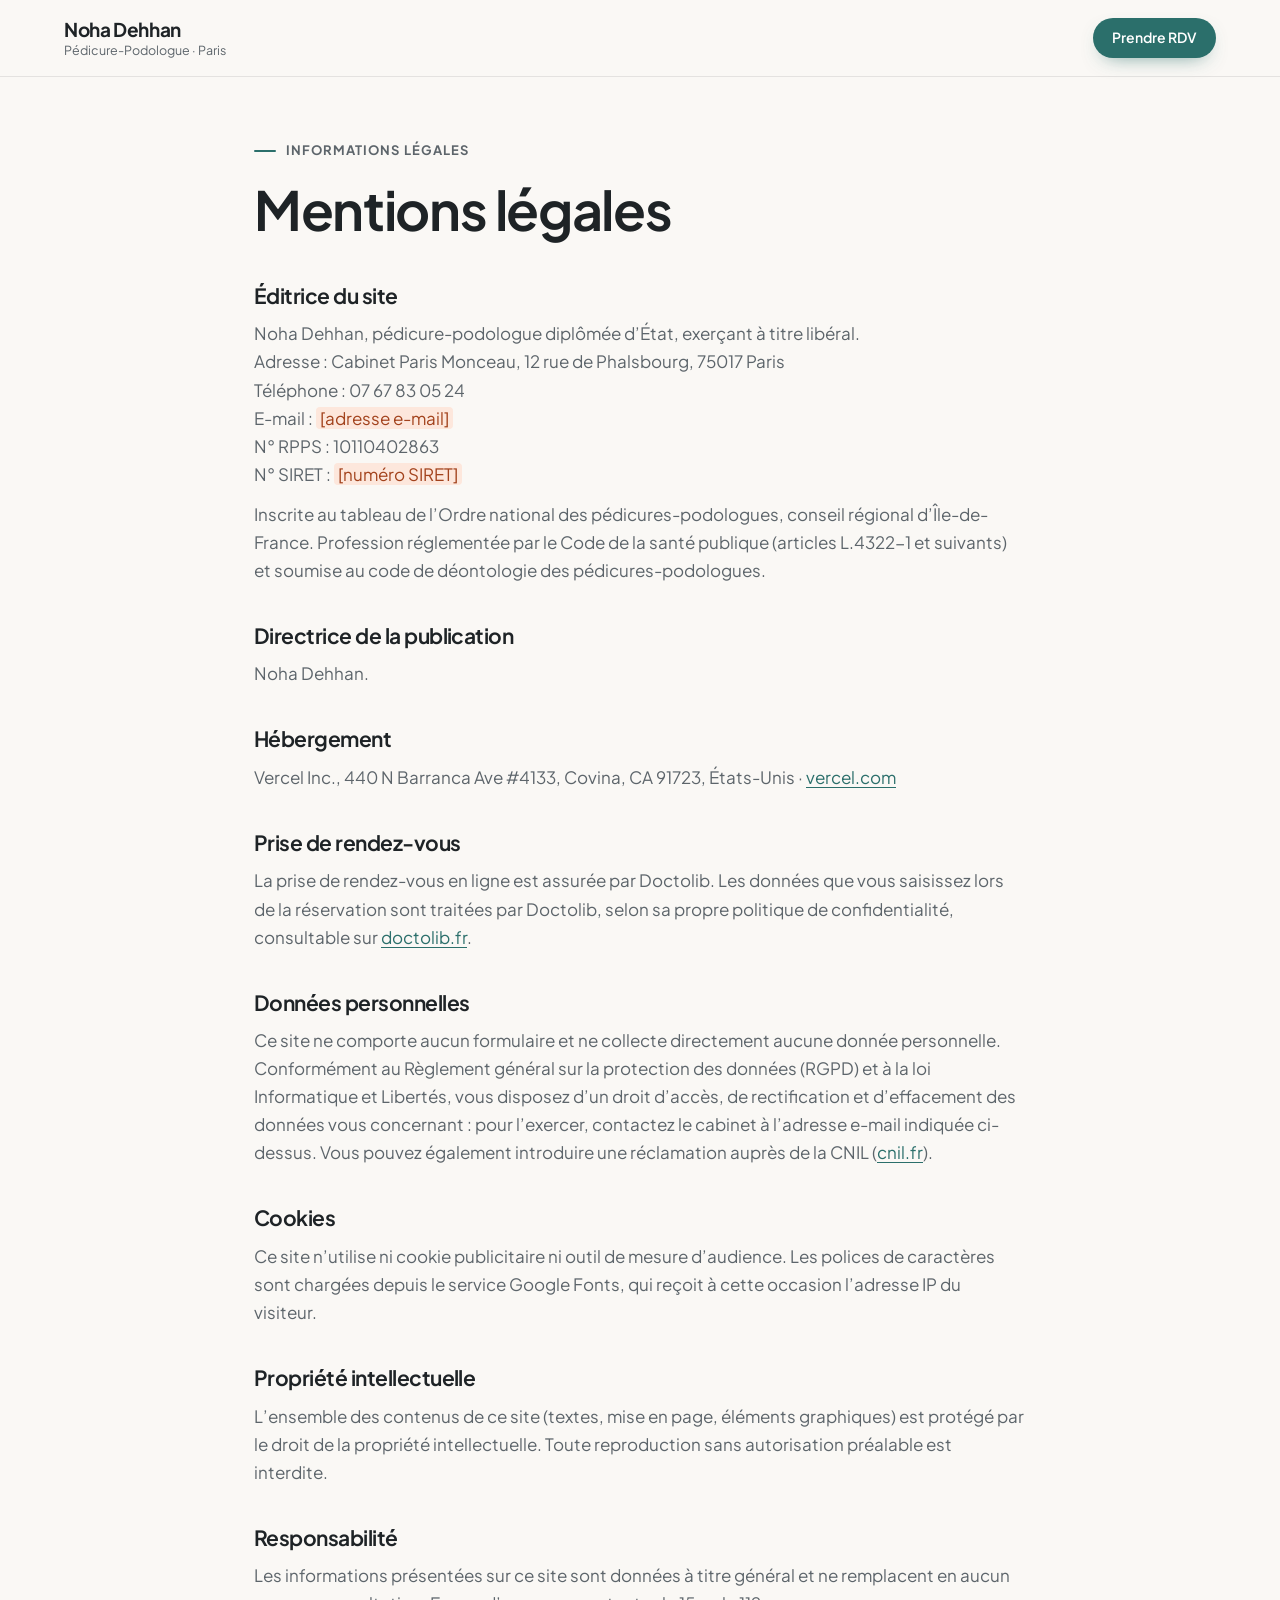
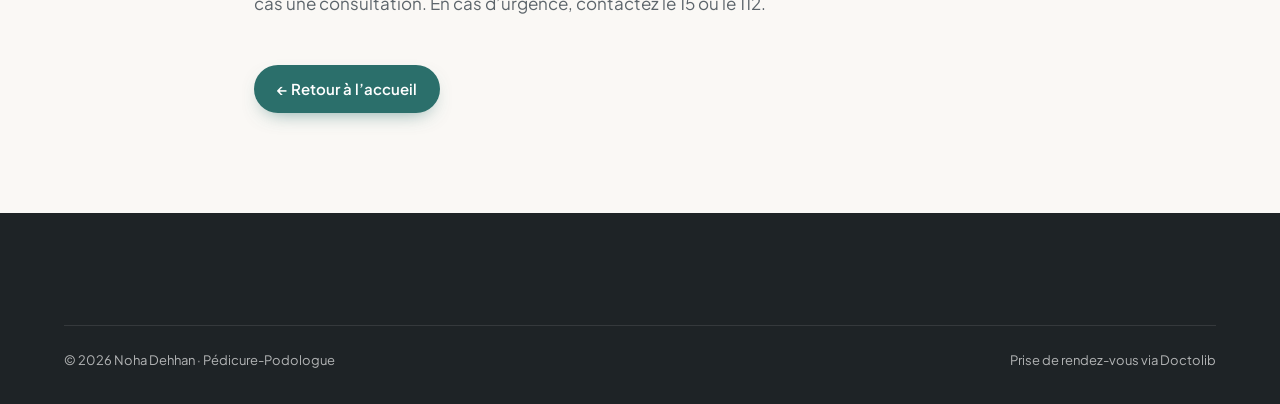
==== commit 72e0006d: "Infos réelles du cabinet depuis Doctolib - Adresse, accès, téléphone, horaires, accessibilité, RPPS " ====
--- a/mentions-legales.html
+++ b/mentions-legales.html
@@ -31,14 +31,14 @@
       <p class="kicker">Informations légales</p>
       <h1>Mentions légales</h1>
 
-      <!-- Toutes les informations entre crochets sont à compléter avant la mise en ligne -->
+      <!-- Restent à compléter : e-mail et SIRET (non indiqués sur Doctolib) -->
       <h2>Éditrice du site</h2>
       <p>
         Noha Dehhan, pédicure-podologue diplômée d’État, exerçant à titre libéral.<br>
-        Adresse&nbsp;: <span class="todo">[adresse du cabinet]</span>, 750<span class="todo">XX</span> Paris<br>
-        Téléphone&nbsp;: <span class="todo">[01 XX XX XX XX]</span><br>
+        Adresse&nbsp;: Cabinet Paris Monceau, 12 rue de Phalsbourg, 75017 Paris<br>
+        Téléphone&nbsp;: 07 67 83 05 24<br>
         E-mail&nbsp;: <span class="todo">[adresse e-mail]</span><br>
-        N° RPPS&nbsp;: <span class="todo">[numéro RPPS]</span><br>
+        N° RPPS&nbsp;: 10110402863<br>
         N° SIRET&nbsp;: <span class="todo">[numéro SIRET]</span>
       </p>
       <p>
@@ -50,7 +50,7 @@
       <p>Noha Dehhan.</p>
 
       <h2>Hébergement</h2>
-      <p><span class="todo">[Nom, adresse et téléphone de l’hébergeur du site]</span></p>
+      <p>Vercel Inc., 440 N Barranca Ave #4133, Covina, CA 91723, États-Unis · <a href="https://vercel.com" target="_blank" rel="noopener">vercel.com</a></p>
 
       <h2>Prise de rendez-vous</h2>
       <p>
--- a/styles.css
+++ b/styles.css
@@ -265,7 +265,7 @@
 .portrait__card--name { left: -28px; bottom: 44px; flex-direction: column; align-items: flex-start; gap: 2px; }
 .portrait__card--name strong { font-size: 16.5px; }
 .portrait__card--name span { color: var(--muted); }
-.portrait__card--rdv { right: -24px; top: 22%; font-weight: 600; }
+.portrait__card--rdv { right: -28px; bottom: 150px; font-weight: 600; }
 .portrait__card--rdv small { font-weight: 500; font-size: 12.5px; color: var(--muted); }
 
 .live { flex: none; width: 10px; height: 10px; border-radius: 50%; background: #2fa36b; animation: live 2.4s infinite; }
@@ -282,7 +282,7 @@
 @media (max-width: 560px) {
   .hero__ctas .btn { width: 100%; }
   .portrait__card--name { left: 12px; bottom: 16px; }
-  .portrait__card--rdv { right: 12px; top: 16px; }
+  .portrait__card--rdv { right: 12px; bottom: 96px; }
 }
 
 /* ---------- Approche ---------- */
@@ -296,6 +296,30 @@
 .value p { font-size: 15px; color: var(--muted); line-height: 1.55; }
 
 @media (max-width: 860px) { .values__grid { grid-template-columns: 1fr; gap: 22px; } }
+
+/* ---------- À propos ---------- */
+
+.about { display: grid; grid-template-columns: 0.9fr 1.1fr; gap: 40px 72px; align-items: start; }
+.about__intro { position: sticky; top: calc(var(--nav-h) + 32px); display: grid; gap: 18px; }
+.about__intro h2 { font-size: clamp(32px, 4vw, 50px); }
+.about__langs { font-weight: 600; color: var(--teal-dark); }
+
+.about__cols { display: grid; gap: 14px; }
+.about__block { padding: 22px 28px; border: 1px solid var(--line); border-radius: 18px; background: var(--white); }
+.about__block h3 { margin-bottom: 4px; font-size: 13px; font-weight: 700; letter-spacing: 0.08em; text-transform: uppercase; color: var(--teal); }
+
+.timeline li { display: grid; grid-template-columns: 112px 1fr; gap: 14px; padding: 11px 0; border-bottom: 1px solid var(--line); font-size: 15.5px; }
+.timeline li:last-child { border-bottom: 0; }
+.timeline span { font-size: 14px; font-weight: 700; color: var(--muted); }
+
+@media (max-width: 900px) {
+  .about { grid-template-columns: 1fr; }
+  .about__intro { position: static; }
+}
+@media (max-width: 480px) {
+  .about__block { padding: 18px 20px; }
+  .timeline li { grid-template-columns: 1fr; gap: 2px; }
+}
 
 /* ---------- Sections ---------- */
 
@@ -518,6 +542,9 @@
 .refund__item { padding: 22px 24px; border-radius: 18px; background: var(--bg); border: 1px solid var(--line); }
 .refund__item h3 { margin-bottom: 6px; font-size: 16.5px; font-weight: 650; color: var(--teal-dark); }
 .refund__item p { font-size: 14.5px; color: var(--muted); }
+.refund__item p + p { margin-top: 6px; }
+.refund__item strong { color: var(--ink); }
+.refund__item--pay { background: var(--teal-soft); border-color: transparent; }
 
 @media (max-width: 900px) {
   .pricing { grid-template-columns: 1fr; }
@@ -545,6 +572,16 @@
 .info { display: grid; grid-template-columns: 1fr 1fr; gap: 24px 32px; margin: 0; }
 .info dt { margin-bottom: 4px; font-size: 13px; font-weight: 700; letter-spacing: 0.06em; text-transform: uppercase; color: var(--teal); }
 .info dd { margin: 0; font-size: 16px; line-height: 1.5; }
+
+.info__wide { grid-column: 1 / -1; }
+.info__link { font-weight: 600; color: var(--teal-dark); }
+.info__link:hover { text-decoration: underline; text-underline-offset: 3px; }
+
+.hours { display: grid; grid-template-columns: 1fr 1fr; column-gap: 32px; }
+.hours li { display: flex; justify-content: space-between; gap: 16px; padding: 7px 0; border-bottom: 1px dashed var(--line); font-size: 15px; }
+.hours span { font-weight: 600; }
+.hours .is-today { color: var(--teal-dark); }
+.hours .is-today span::after { content: " · aujourd’hui"; font-weight: 500; color: var(--teal); }
 
 .place__actions { display: flex; flex-wrap: wrap; gap: 10px; margin-top: auto; }
 
@@ -583,7 +620,7 @@
 }
 @media (max-width: 540px) {
   .place__info { padding: 24px; }
-  .info { grid-template-columns: 1fr; }
+  .info, .hours { grid-template-columns: 1fr; }
   .place__actions .btn { flex: 1; }
 }
 
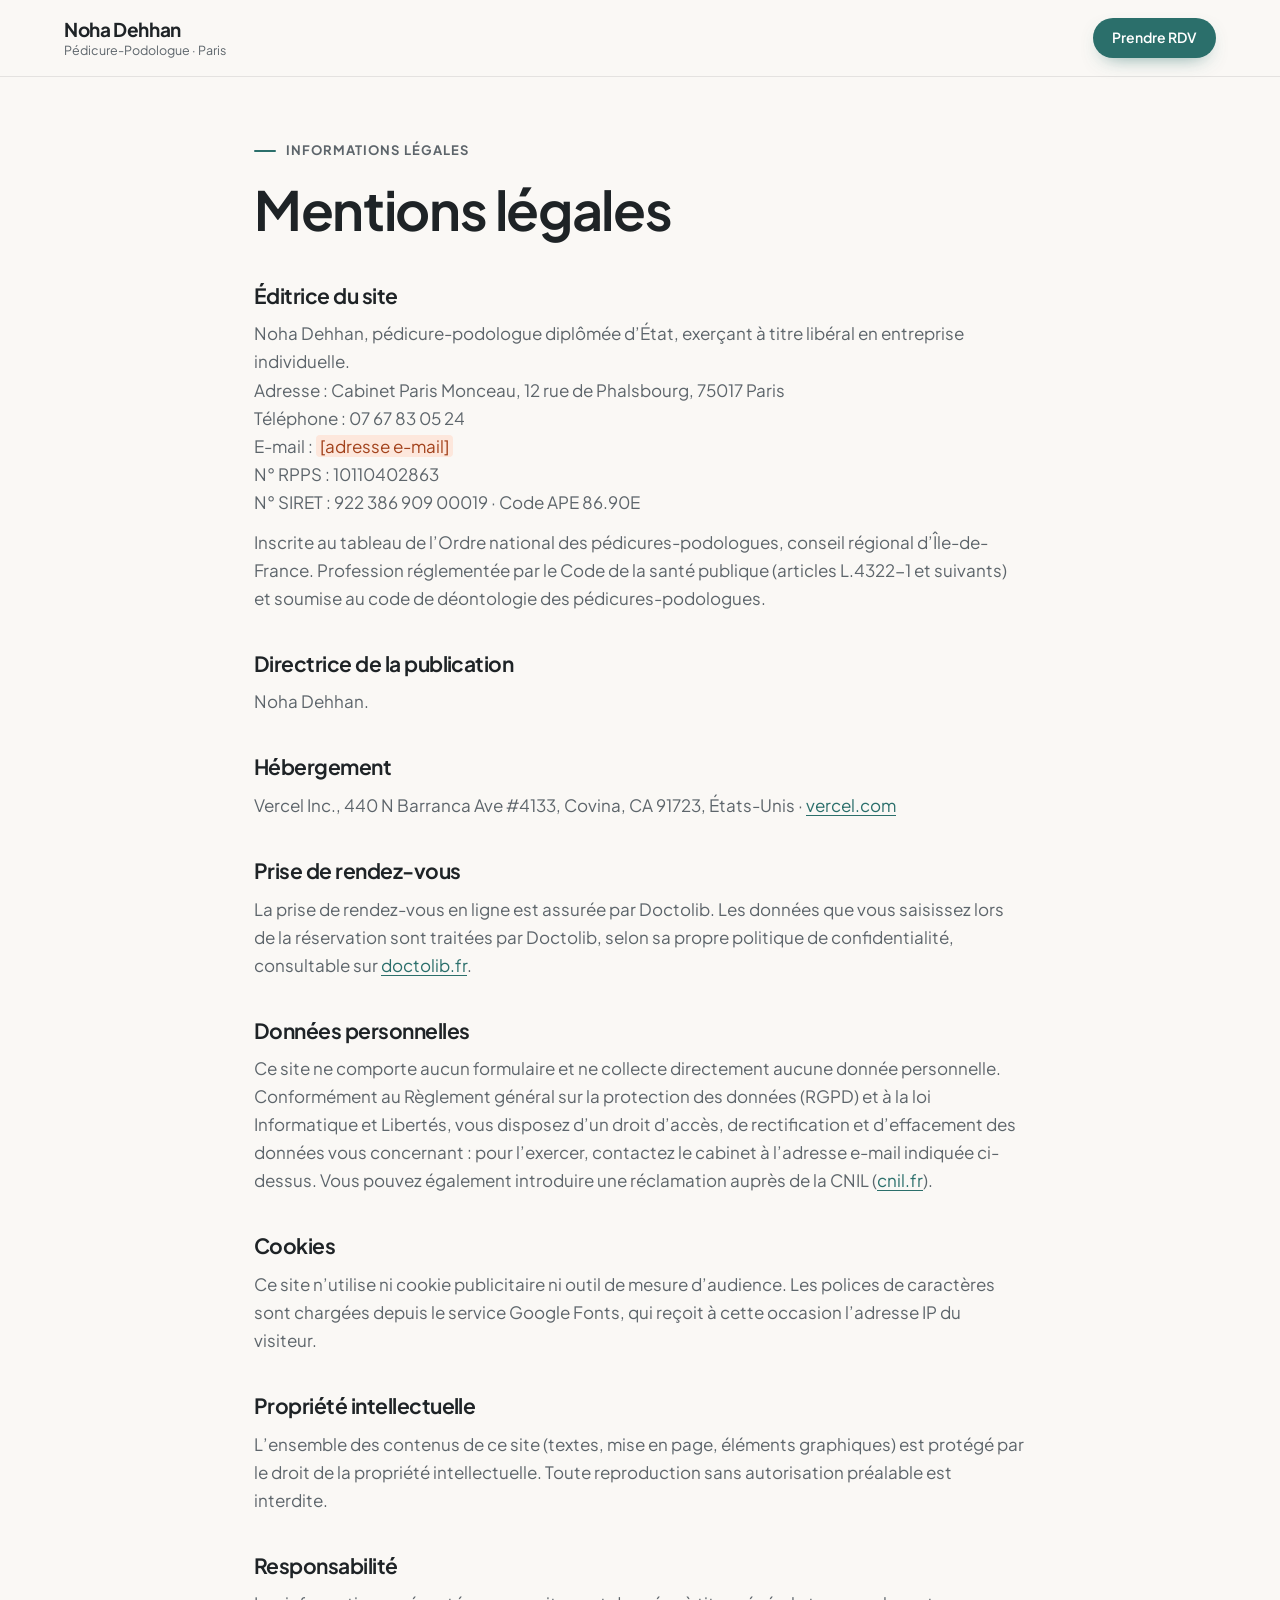
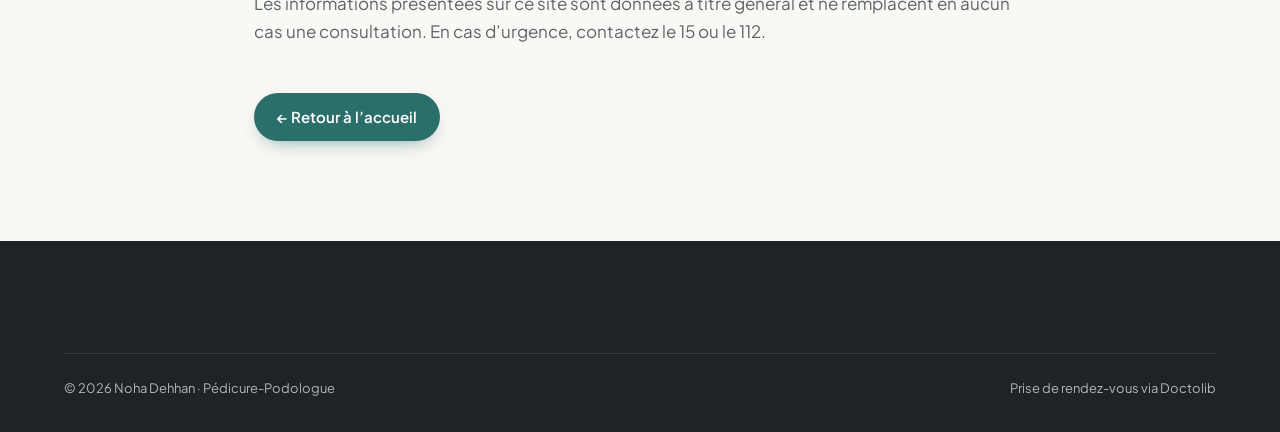
==== commit e2e22807: "Mentions légales : SIRET et statut, horaires sur une colonne Co-Authored-By: Claude Opus 5.5 <norepl" ====
--- a/mentions-legales.html
+++ b/mentions-legales.html
@@ -31,15 +31,15 @@
       <p class="kicker">Informations légales</p>
       <h1>Mentions légales</h1>
 
-      <!-- Restent à compléter : e-mail et SIRET (non indiqués sur Doctolib) -->
+      <!-- Reste à compléter : l'e-mail (introuvable publiquement) -->
       <h2>Éditrice du site</h2>
       <p>
-        Noha Dehhan, pédicure-podologue diplômée d’État, exerçant à titre libéral.<br>
+        Noha Dehhan, pédicure-podologue diplômée d’État, exerçant à titre libéral en entreprise individuelle.<br>
         Adresse&nbsp;: Cabinet Paris Monceau, 12 rue de Phalsbourg, 75017 Paris<br>
         Téléphone&nbsp;: 07 67 83 05 24<br>
         E-mail&nbsp;: <span class="todo">[adresse e-mail]</span><br>
         N° RPPS&nbsp;: 10110402863<br>
-        N° SIRET&nbsp;: <span class="todo">[numéro SIRET]</span>
+        N° SIRET&nbsp;: 922 386 909 00019 · Code APE 86.90E
       </p>
       <p>
         Inscrite au tableau de l’Ordre national des pédicures-podologues, conseil régional d’Île-de-France.
--- a/styles.css
+++ b/styles.css
@@ -577,7 +577,7 @@
 .info__link { font-weight: 600; color: var(--teal-dark); }
 .info__link:hover { text-decoration: underline; text-underline-offset: 3px; }
 
-.hours { display: grid; grid-template-columns: 1fr 1fr; column-gap: 32px; }
+.hours { display: grid; max-width: 460px; }
 .hours li { display: flex; justify-content: space-between; gap: 16px; padding: 7px 0; border-bottom: 1px dashed var(--line); font-size: 15px; }
 .hours span { font-weight: 600; }
 .hours .is-today { color: var(--teal-dark); }
@@ -620,7 +620,7 @@
 }
 @media (max-width: 540px) {
   .place__info { padding: 24px; }
-  .info, .hours { grid-template-columns: 1fr; }
+  .info { grid-template-columns: 1fr; }
   .place__actions .btn { flex: 1; }
 }
 
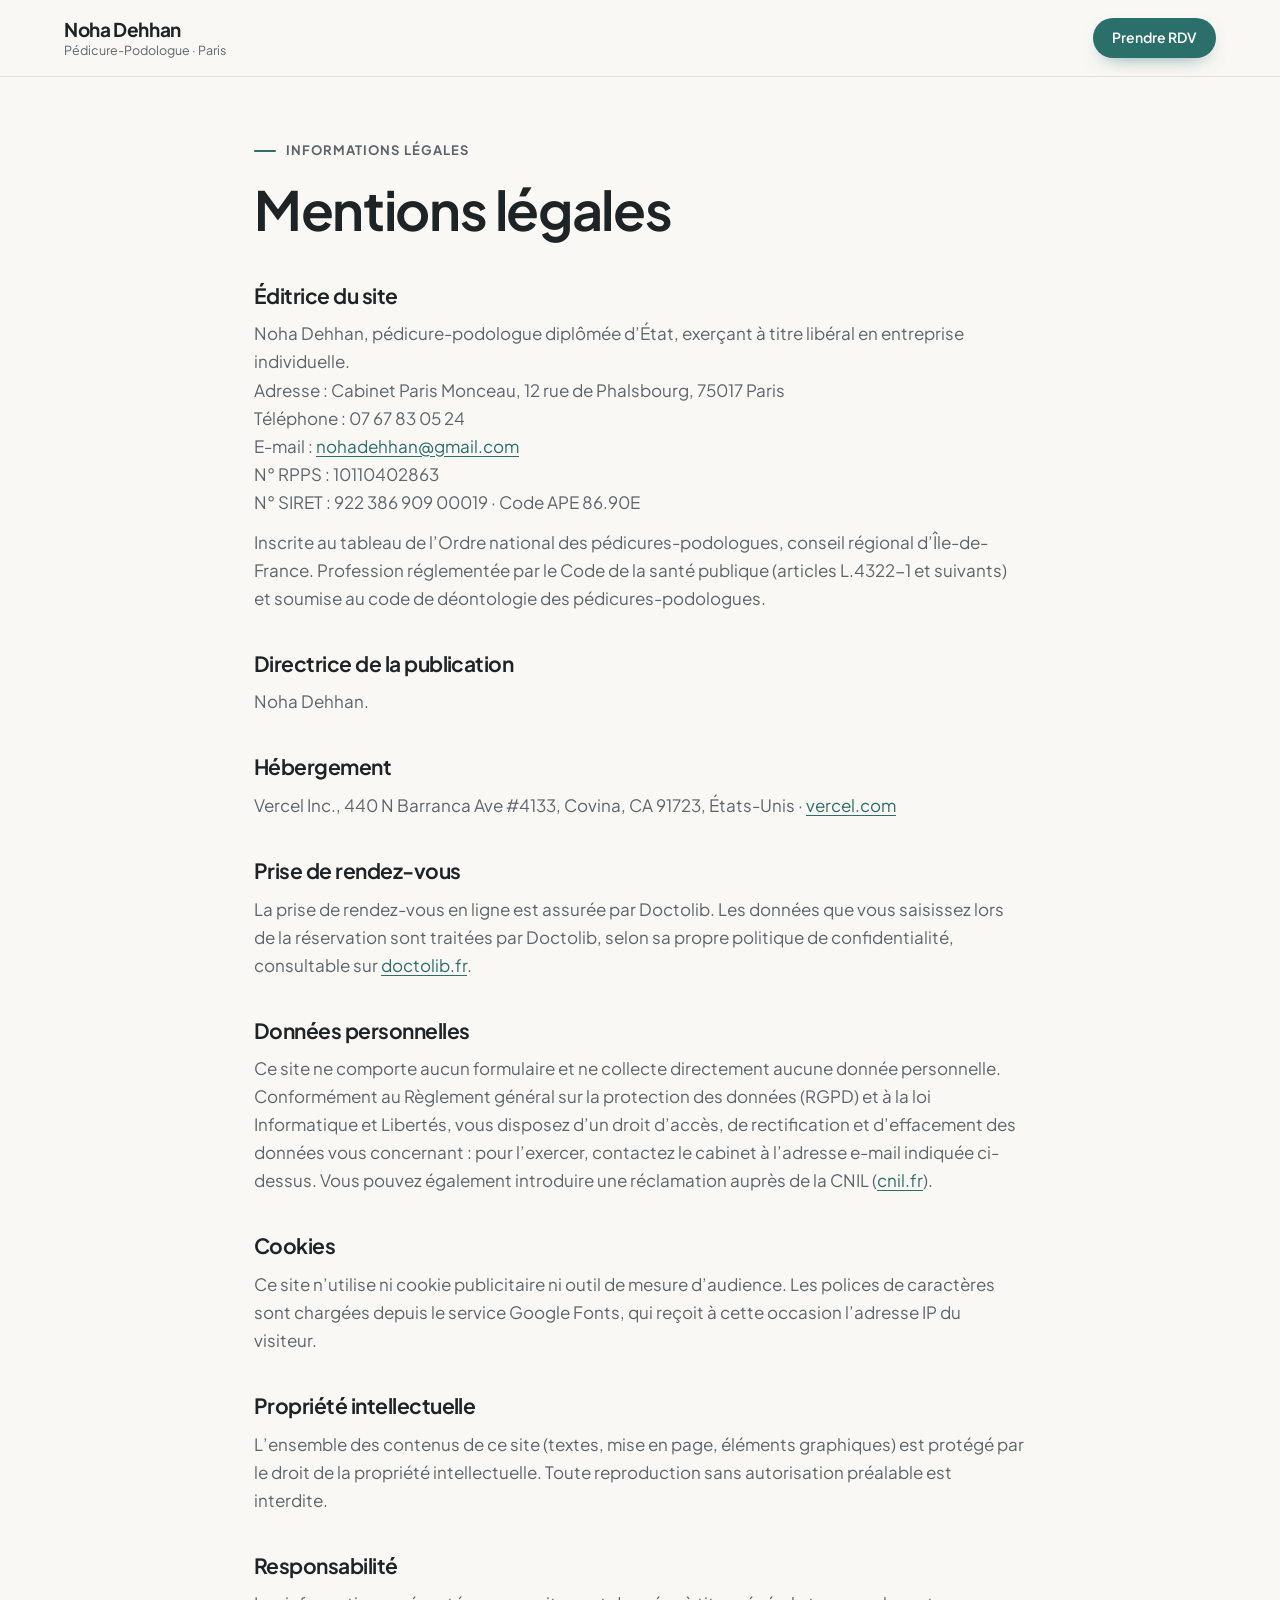
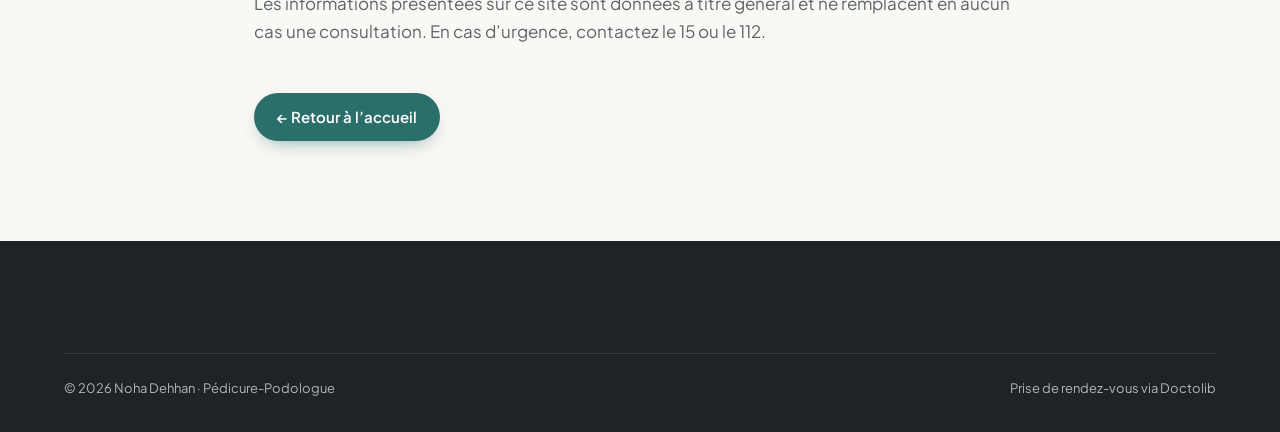
==== commit a58fdce7: "E-mail dans les mentions légales, site ouvert à Google - Ajout de l'e-mail de contact - Retrait du n" ====
--- a/mentions-legales.html
+++ b/mentions-legales.html
@@ -31,13 +31,12 @@
       <p class="kicker">Informations légales</p>
       <h1>Mentions légales</h1>
 
-      <!-- Reste à compléter : l'e-mail (introuvable publiquement) -->
       <h2>Éditrice du site</h2>
       <p>
         Noha Dehhan, pédicure-podologue diplômée d’État, exerçant à titre libéral en entreprise individuelle.<br>
         Adresse&nbsp;: Cabinet Paris Monceau, 12 rue de Phalsbourg, 75017 Paris<br>
         Téléphone&nbsp;: 07 67 83 05 24<br>
-        E-mail&nbsp;: <span class="todo">[adresse e-mail]</span><br>
+        E-mail&nbsp;: <a href="mailto:nohadehhan@gmail.com">nohadehhan@gmail.com</a><br>
         N° RPPS&nbsp;: 10110402863<br>
         N° SIRET&nbsp;: 922 386 909 00019 · Code APE 86.90E
       </p>
